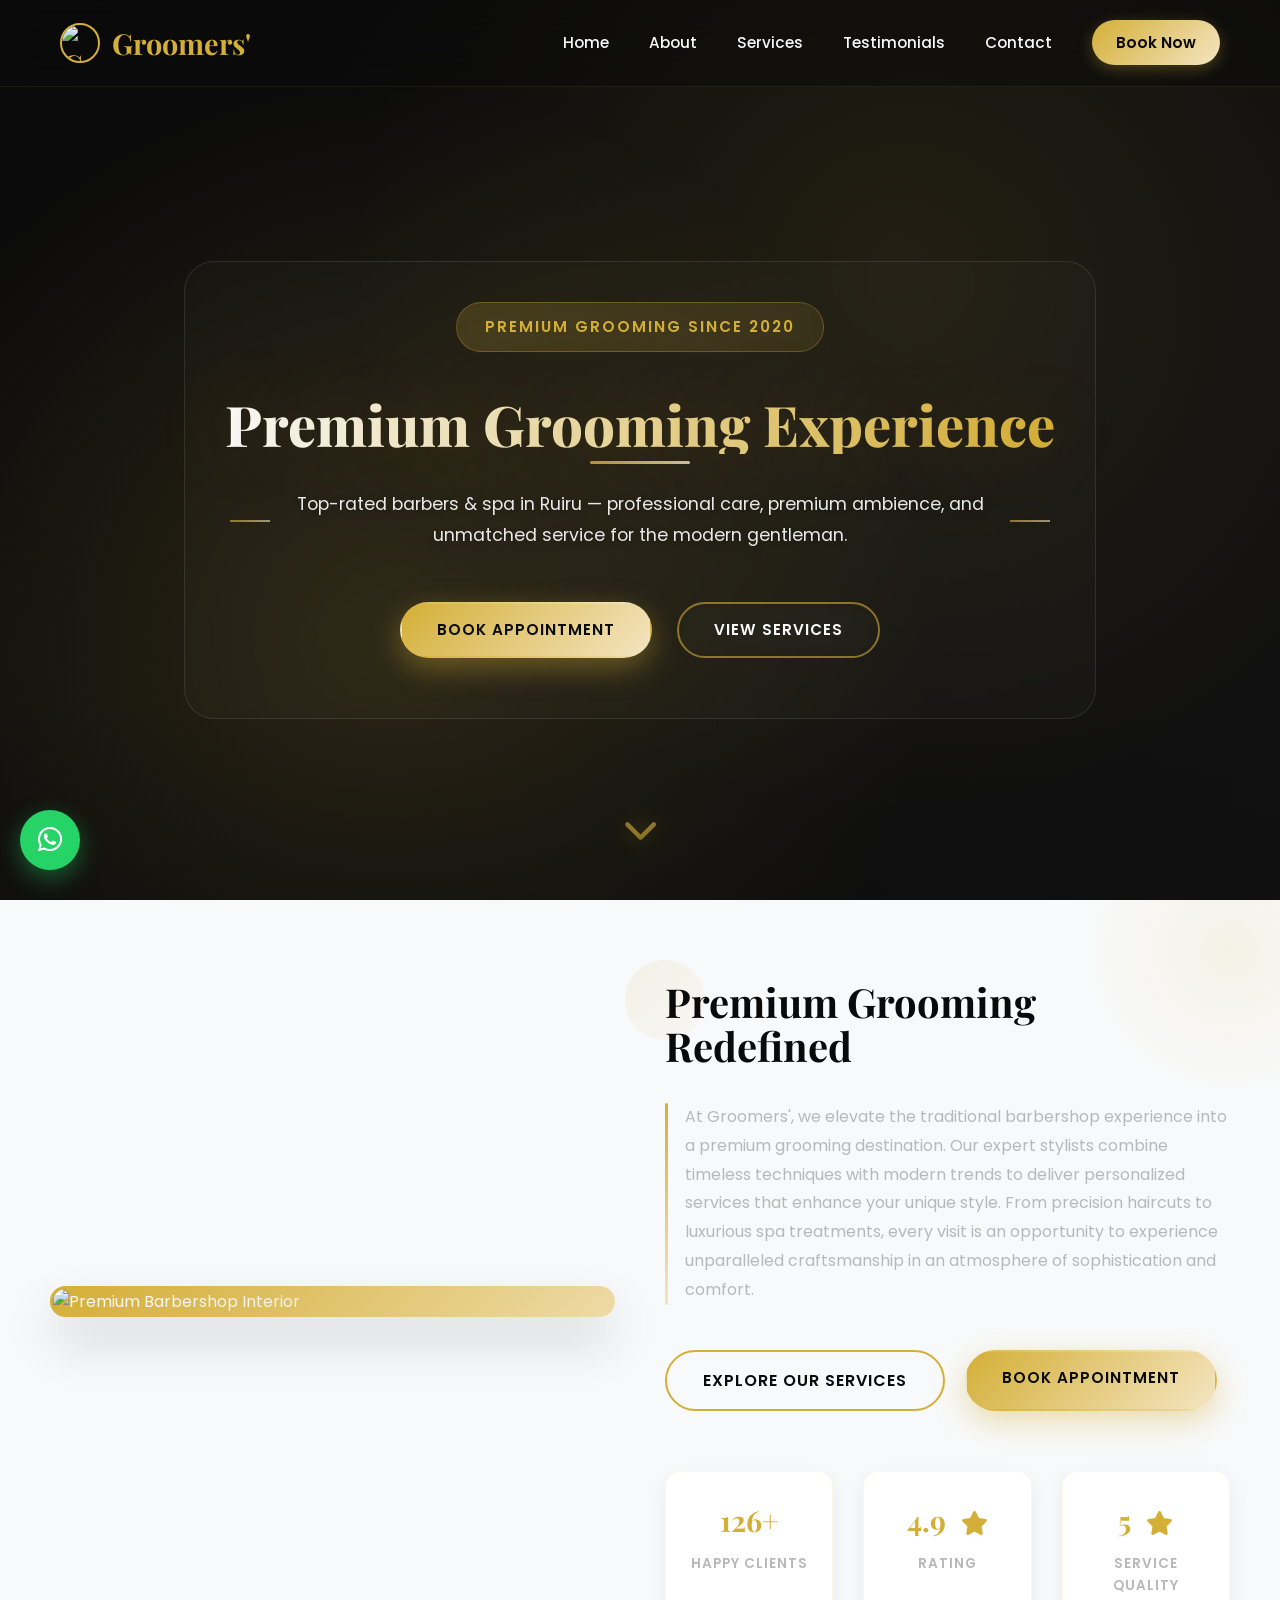
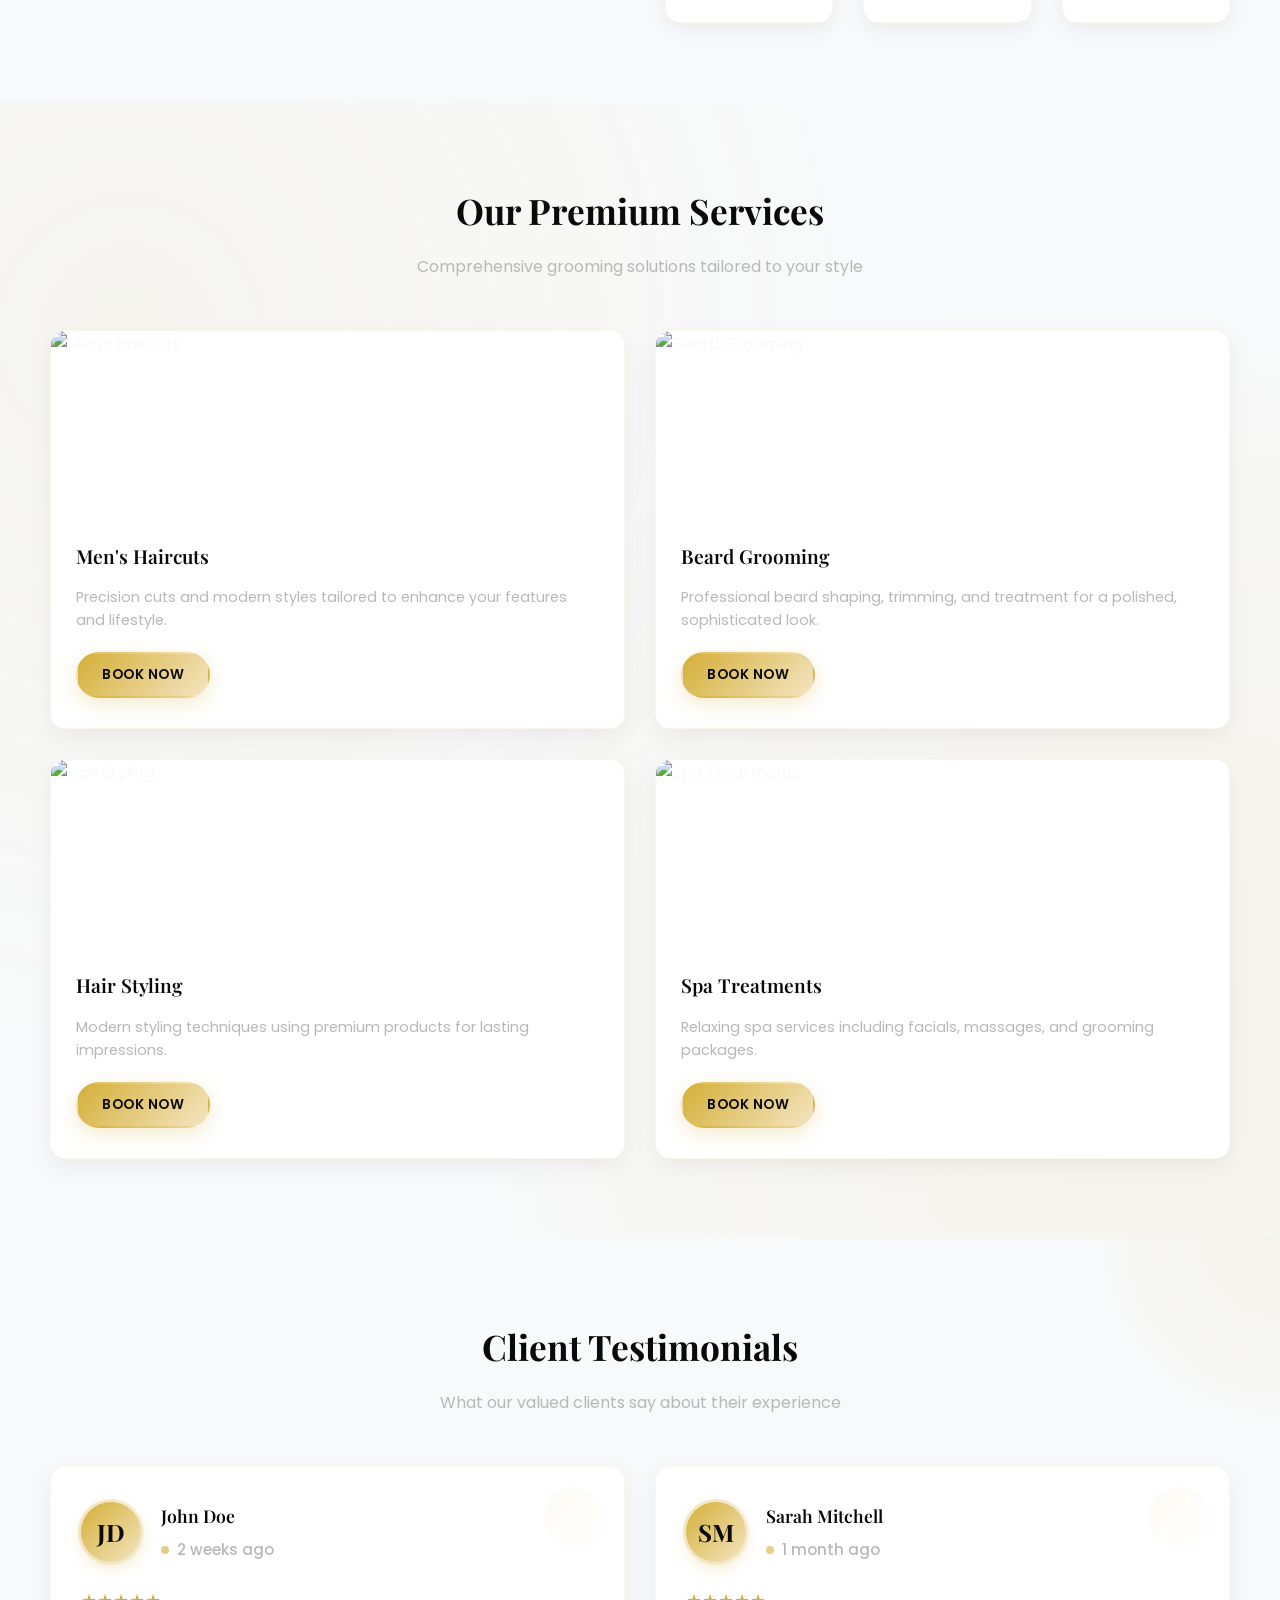
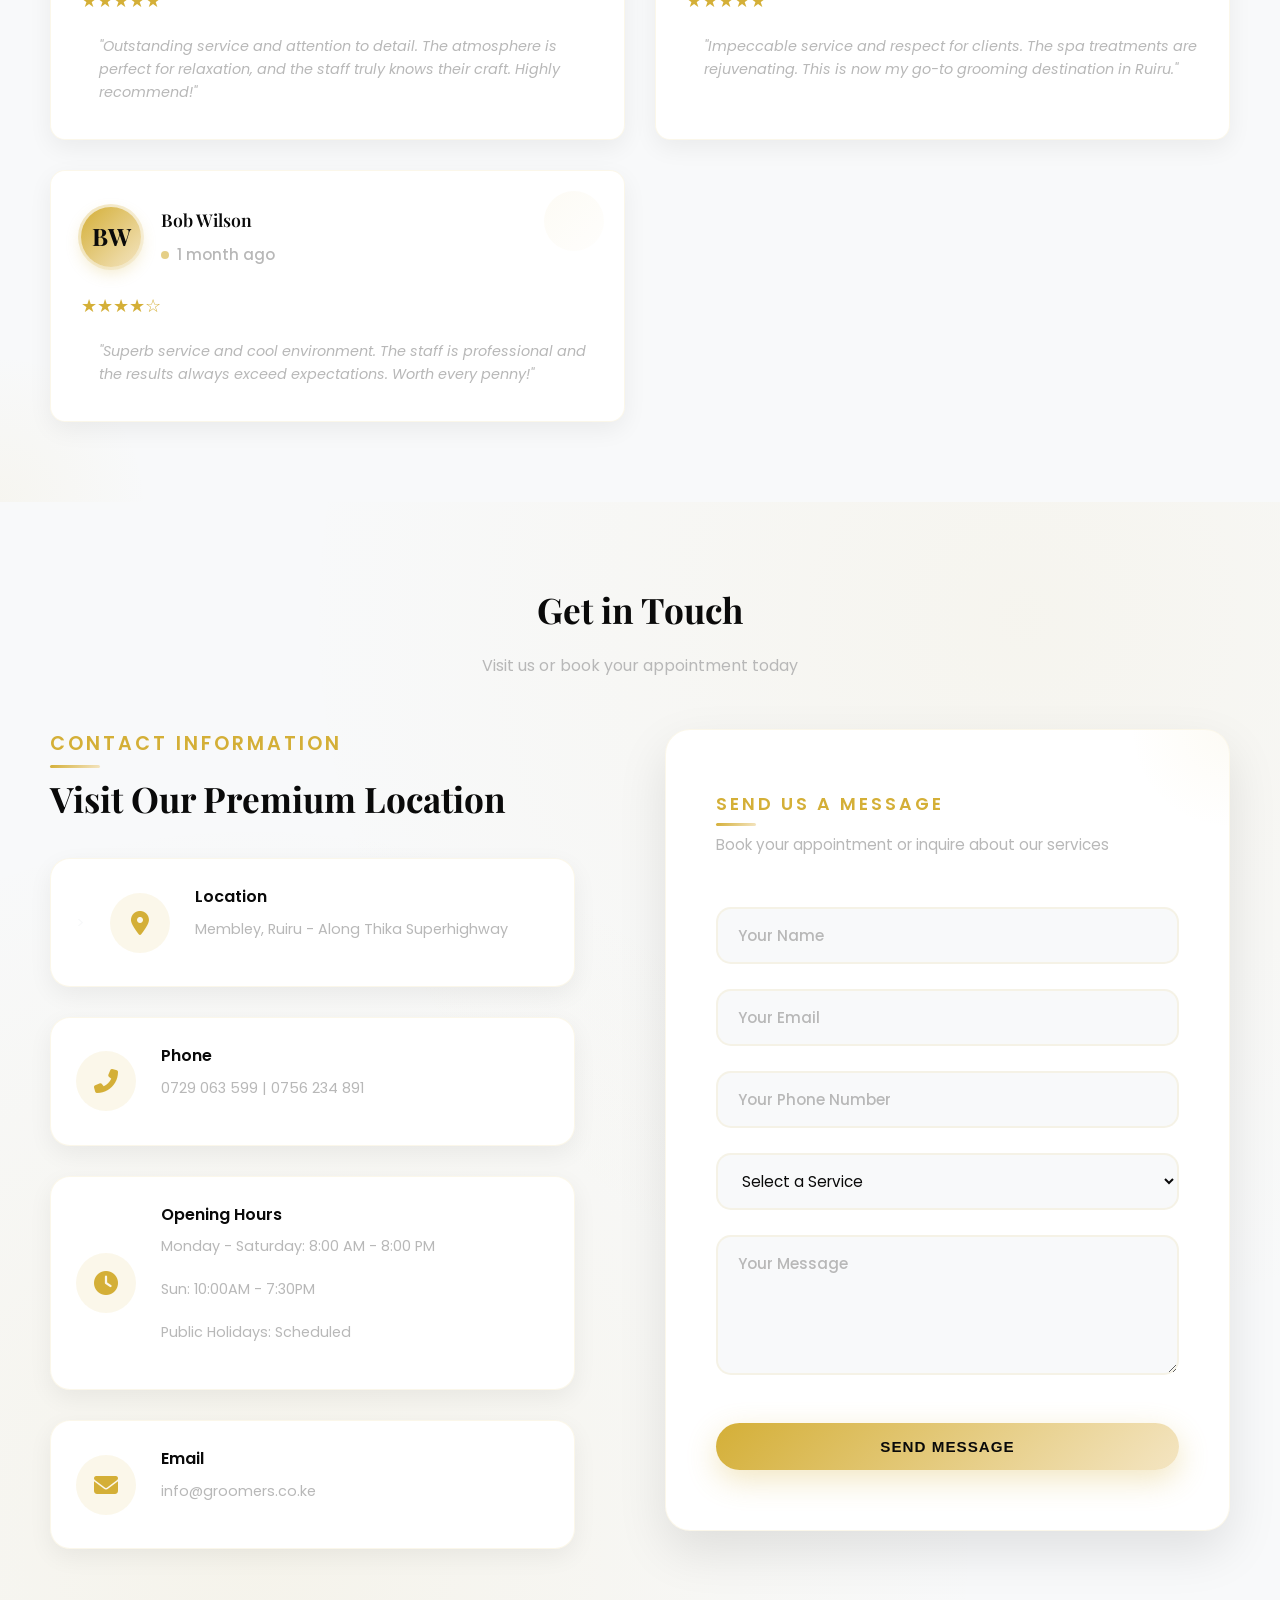
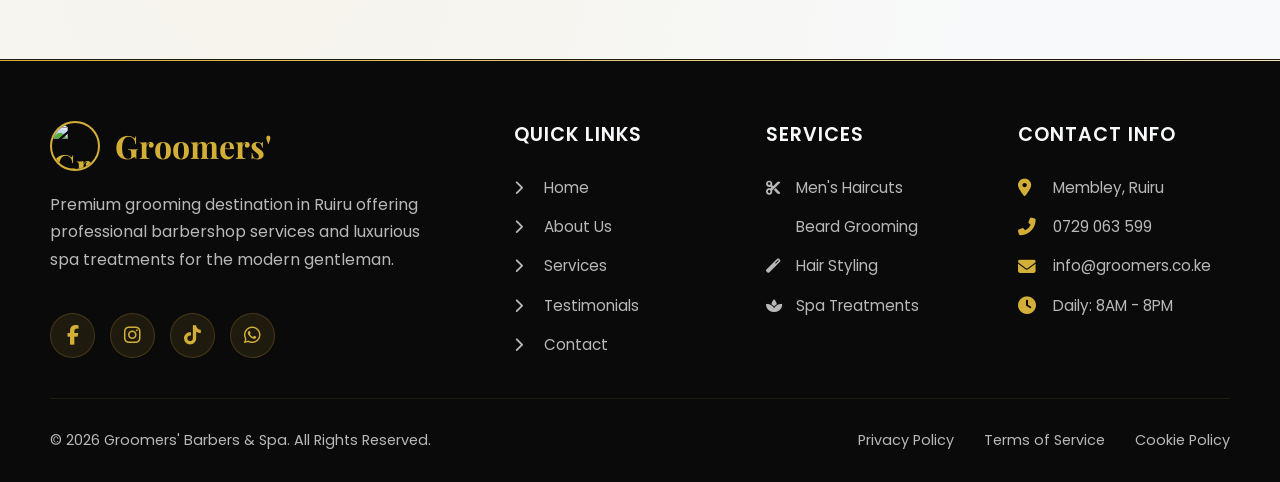
==== index.html @ 065ea518 "first commit" ====
<!DOCTYPE html>
<html lang="en">
<head>
  <meta charset="UTF-8" />
  <meta name="viewport" content="width=device-width, initial-scale=1.0" />
  <title>Groomers' Barbers & Spa | Premium Grooming in Ruiru</title>
  <meta name="description" content="Luxury barbershop and spa in Ruiru offering professional grooming services, haircuts, beard styling, and spa treatments in a premium setting.">

  <!-- Google Font -->
  <link href="https://fonts.googleapis.com/css2?family=Poppins:wght@300;400;500;600;700;800&family=Playfair+Display:wght@700&display=swap" rel="stylesheet">

  <!-- Font Awesome Icons -->
  <link rel="stylesheet" href="https://cdnjs.cloudflare.com/ajax/libs/font-awesome/6.4.0/css/all.min.css">

  <!-- AOS Animations -->
  <link href="https://unpkg.com/aos@2.3.1/dist/aos.css" rel="stylesheet">

  <link rel="stylesheet" href="styles.css">
</head>
<body>

<!-- LOADER -->
<div class="loader" id="loader">
  <div class="loader-circle"></div>
</div>

<nav id="nav">
  <a href="#home" class="logo">
    <img src="https://scontent.fnbo7-1.fna.fbcdn.net/v/t39.30808-1/277102660_106725508655677_5098134101934298652_n.jpg?stp=dst-jpg_s200x200_tt6&_nc_cat=107&ccb=1-7&_nc_sid=2d3e12&_nc_ohc=OGpD3I4bVZ0Q7kNvwHMfYu9&_nc_oc=Adnr58tHD6C30iRgaBF91kIxFojUUObmSyMsrr2fIoogql4TTBNkTb0sbvn2Oxmw9xs&_nc_zt=24&_nc_ht=scontent.fnbo7-1.fna&_nc_gid=dcrwTS-68QFHYYk0-Dar5g&oh=00_Afq1ehnshHy3PsT4InPRDpEym1DBBvmovSmHIRCZ5gfIEA&oe=696DB12C" alt="Groomers Logo">
    Groomers'
  </a>
  <ul id="navMenu">
    <li><a href="#home">Home</a></li>
    <li><a href="#about">About</a></li>
    <li><a href="#services">Services</a></li>
    <li><a href="#reviews">Testimonials</a></li>
    <li><a href="#contact">Contact</a></li>
    <li><a href="#contact" class="nav-cta">Book Now</a></li>
  </ul>
  <div class="mobile-menu" id="mobileMenu">
    <span></span>
    <span></span>
    <span></span>
  </div>
</nav>

<header id="home">
  <div class="hero-content" data-aos="fade-up" data-aos-duration="1200">
    <div class="hero-badge">Premium Grooming Since 2020</div>
    <h1>Premium Grooming Experience</h1>
    <p>Top-rated barbers & spa in Ruiru — professional care, premium ambience, and unmatched service for the modern gentleman.</p>
    <div class="hero-buttons">
      <a href="#contact" class="btn btn-primary">Book Appointment</a>
      <a href="#services" class="btn btn-secondary">View Services</a>
    </div>
  </div>
  <div class="scroll-indicator">
    <i class="fas fa-chevron-down"></i>
  </div>
</header>

<section id="about">
  <div class="about-container">
    <div class="about-image" data-aos="fade-right">
      <img src="https://scontent.fnbo7-1.fna.fbcdn.net/v/t39.30808-1/277102660_106725508655677_5098134101934298652_n.jpg?stp=dst-jpg_s200x200_tt6&_nc_cat=107&ccb=1-7&_nc_sid=2d3e12&_nc_ohc=OGpD3I4bVZ0Q7kNvwHMfYu9&_nc_oc=Adnr58tHD6C30iRgaBF91kIxFojUUObmSyMsrr2fIoogql4TTBNkTb0sbvn2Oxmw9xs&_nc_zt=24&_nc_ht=scontent.fnbo7-1.fna&_nc_gid=dcrwTS-68QFHYYk0-Dar5g&oh=00_Afq1ehnshHy3PsT4InPRDpEym1DBBvmovSmHIRCZ5gfIEA&oe=696DB12C" alt="Premium Barbershop Interior">
    </div>
    <div class="about-content" data-aos="fade-left">
      <h2>Premium Grooming Redefined</h2>
      <p>At Groomers', we elevate the traditional barbershop experience into a premium grooming destination. Our expert stylists combine timeless techniques with modern trends to deliver personalized services that enhance your unique style. From precision haircuts to luxurious spa treatments, every visit is an opportunity to experience unparalleled craftsmanship in an atmosphere of sophistication and comfort.</p>
      <div class="about-buttons">
        <a href="#services" class="btn btn-outline">Explore Our Services</a>
        <a href="#contact" class="btn btn-primary">Book Appointment</a>
      </div>
      <div class="about-stats">
        <div class="stat-item">
          <div class="stat-number">126+</div>
          <div class="stat-label">Happy Clients</div>
        </div>
        <div class="stat-item">
          <div class="stat-number">4.9 <i class="fas fa-star"></i></div>
          <div class="stat-label">Rating</div>
        </div>
        <div class="stat-item">
          <div class="stat-number">5 <i class="fas fa-star"></i></div>
          <div class="stat-label">Service Quality</div>
        </div>
      </div>
    </div>
  </div>
</section>

<section id="services">
  <div class="title" data-aos="fade-up">
    <h3>Our Premium Services</h3>
    <p>Comprehensive grooming solutions tailored to your style</p>
  </div>
  <div class="services">
    <div class="service-card" data-aos="zoom-in">
      <div class="service-image">
        <img src="https://scontent.fnbo7-1.fna.fbcdn.net/v/t39.30808-6/470765734_564649326196624_8988557321466212973_n.jpg?stp=c240.0.960.960a_dst-jpg_s206x206_tt6&_nc_cat=106&ccb=1-7&_nc_sid=8b96af&_nc_ohc=adDPJRamR4oQ7kNvwE-0Sww&_nc_oc=AdkN75IcdnftN9AUV8dLvrnMySZVpZtOw92vdClWFitxybULxm6tcXEvOpGBOzKKuIA&_nc_zt=23&_nc_ht=scontent.fnbo7-1.fna&_nc_gid=bxk7V3XwaXKfLAwzZDITPg&oh=00_Afq3lbkJ1zgcKTivFgjeoxcpXMetCbomlhALUvBryPCn5w&oe=696DA432" alt="Men's Haircuts">
      </div>
      <div class="service-content">
        <h4>Men's Haircuts</h4>
        <p>Precision cuts and modern styles tailored to enhance your features and lifestyle.</p>
        <a href="#contact" class="btn btn-primary service-book-btn">Book Now</a>
      </div>
    </div>
    <div class="service-card" data-aos="zoom-in" data-aos-delay="100">
      <div class="service-image">
        <img src="https://scontent.fnbo7-1.fna.fbcdn.net/v/t39.30808-6/473142538_578503494936738_1340028047025219845_n.jpg?stp=c265.0.910.910a_dst-jpg_s206x206_tt6&_nc_cat=106&ccb=1-7&_nc_sid=714c7a&_nc_ohc=BWgX-2KBIcgQ7kNvwEsvJHP&_nc_oc=AdnhEeFfX1i8-ciVF34TqTCR_S_BaY2B_3ba0RjsdRP53GcBtU2RLuLvz8zV_ETZ8yA&_nc_zt=23&_nc_ht=scontent.fnbo7-1.fna&_nc_gid=SVrOFbK6NKxx03nMvHR5TA&oh=00_AfpGwAExdrefY4sOQcfuhAY1pXNkUbPne2T-AeCnF5oj_g&oe=696DB58B" alt="Beard Grooming">
      </div>
      <div class="service-content">
        <h4>Beard Grooming</h4>
        <p>Professional beard shaping, trimming, and treatment for a polished, sophisticated look.</p>
        <a href="#contact" class="btn btn-primary service-book-btn">Book Now</a>
      </div>
    </div>
    <div class="service-card" data-aos="zoom-in" data-aos-delay="200">
      <div class="service-image">
        <img src="https://scontent.fnbo7-1.fna.fbcdn.net/v/t39.30808-6/470219940_561655019829388_2898874946988317712_n.jpg?stp=c240.0.960.960a_dst-jpg_s206x206_tt6&_nc_cat=102&ccb=1-7&_nc_sid=8b96af&_nc_ohc=r1TpYDZX-ycQ7kNvwGBDVDE&_nc_oc=Admk824-PAKjWIXgqzXbBC1aPTaKxifXdgiaQCKHY_DL5NvoDeV_jI-JmKWoVomYNLM&_nc_zt=23&_nc_ht=scontent.fnbo7-1.fna&_nc_gid=U4vRVkZroBmOJLYBD2LWNA&oh=00_AfrMs18XqcuVrPWj3spM3NF3ju2ucKD2JVIBCX5fqH3Qtw&oe=696D92E9" alt="Hair Styling">
      </div>
      <div class="service-content">
        <h4>Hair Styling</h4>
        <p>Modern styling techniques using premium products for lasting impressions.</p>
        <a href="#contact" class="btn btn-primary service-book-btn">Book Now</a>
      </div>
    </div>
    <div class="service-card" data-aos="zoom-in" data-aos-delay="300">
      <div class="service-image">
        <img src="https://scontent.fnbo7-1.fna.fbcdn.net/v/t39.30808-6/473750697_581379701190253_5879958404679833577_n.jpg?stp=c240.0.960.960a_dst-jpg_s206x206_tt6&_nc_cat=110&ccb=1-7&_nc_sid=8b96af&_nc_ohc=BFz13165Rb4Q7kNvwE6L2Do&_nc_oc=AdmEtWqGUZGf2Sjb92r4ebaZDKm2z4DiR7HmRN8ewwO1CBWdd7BFOEcRWT2WmOx6j4c&_nc_zt=23&_nc_ht=scontent.fnbo7-1.fna&_nc_gid=h0o-8HroqzFqmTxw2ulb_w&oh=00_Afr8i_LMQqqXeg197K_3yaX_cIvYWqVc5azmLyeE7xtycA&oe=696D903A" alt="Spa Treatments">
      </div>
      <div class="service-content">
        <h4>Spa Treatments</h4>
        <p>Relaxing spa services including facials, massages, and grooming packages.</p>
        <a href="#contact" class="btn btn-primary service-book-btn">Book Now</a>
      </div>
    </div>
  </div>
</section>

<section id="reviews">
  <div class="title" data-aos="fade-up">
    <h3>Client Testimonials</h3>
    <p>What our valued clients say about their experience</p>
  </div>
  <div class="reviews">
    <div class="review-card" data-aos="fade-up">
      <div class="review-header">
        <div class="review-avatar">JD</div>
        <div class="review-info">
          <h5>John Doe</h5>
          <div class="date">2 weeks ago</div>
        </div>
      </div>
      <div class="stars">★★★★★</div>
      <p class="review-text">"Outstanding service and attention to detail. The atmosphere is perfect for relaxation, and the staff truly knows their craft. Highly recommend!"</p>
    </div>
    <div class="review-card" data-aos="fade-up" data-aos-delay="100">
      <div class="review-header">
        <div class="review-avatar">SM</div>
        <div class="review-info">
          <h5>Sarah Mitchell</h5>
          <div class="date">1 month ago</div>
        </div>
      </div>
      <div class="stars">★★★★★</div>
      <p class="review-text">"Impeccable service and respect for clients. The spa treatments are rejuvenating. This is now my go-to grooming destination in Ruiru."</p>
    </div>
    <div class="review-card" data-aos="fade-up" data-aos-delay="200">
      <div class="review-header">
        <div class="review-avatar">BW</div>
        <div class="review-info">
          <h5>Bob Wilson</h5>
          <div class="date">1 month ago</div>
        </div>
      </div>
      <div class="stars">★★★★☆</div>
      <p class="review-text">"Superb service and cool environment. The staff is professional and the results always exceed expectations. Worth every penny!"</p>
    </div>
  </div>
</section>

<section id="contact">
  <div class="title" data-aos="fade-up">
    <h3>Get in Touch</h3>
    <p>Visit us or book your appointment today</p>
  </div>
  <div class="contact">
    <div class="contact-info" data-aos="fade-up">
      <h4>Contact Information</h4>
      <h2>Visit Our Premium Location</h2>
      
      <div class="contact-item" style="cursor: pointer;" onclick="window.open('https://www.google.com/maps/search/?api=1&query=Groomers+Barbers+%26+Spa+Ruiru', '_blank')">>
        <i class="fas fa-map-marker-alt"></i>
        <div class="info">
          <h5>Location</h5>
          <p>Membley, Ruiru - Along Thika Superhighway</p>
        </div>
      </div>
      
      <div class="contact-item">
        <i class="fas fa-phone-alt"></i>
        <div class="info">
          <h5>Phone</h5>
          <p>0729 063 599 | 0756 234 891</p>
        </div>
      </div>
      
      <div class="contact-item">
        <i class="fas fa-clock"></i>
        <div class="info">
          <h5>Opening Hours</h5>
          <p>Monday - Saturday: 8:00 AM - 8:00 PM</p>
          <p>Sun: 10:00AM - 7:30PM</p>
          <P>Public Holidays: Scheduled</P>
        </div>
      </div>
      
      <div class="contact-item">
        <i class="fas fa-envelope"></i>
        <div class="info">
          <h5>Email</h5>
          <p>info@groomers.co.ke</p>
        </div>
      </div>
    </div>
    
    <div class="contact-form-container" data-aos="fade-up" data-aos-delay="100">
      <div class="form-header">
        <h4>Send Us a Message</h4>
        <p>Book your appointment or inquire about our services</p>
      </div>
      <form class="contact-form" id="contactForm">
        <div class="form-group">
          <input type="text" id="name" name="name" placeholder="Your Name" required>
        </div>
        <div class="form-group">
          <input type="email" id="email" name="email" placeholder="Your Email" required>
        </div>
        <div class="form-group">
          <input type="tel" id="phone" name="phone" placeholder="Your Phone Number">
        </div>
        <div class="form-group">
          <select id="service" name="service" required>
            <option value="">Select a Service</option>
            <option value="haircut">Men's Haircut</option>
            <option value="beard">Beard Grooming</option>
            <option value="styling">Hair Styling</option>
            <option value="spa">Spa Treatment</option>
            <option value="other">Other</option>
          </select>
        </div>
        <div class="form-group">
          <textarea id="message" name="message" placeholder="Your Message" rows="4" required></textarea>
        </div>
        <button type="submit" class="btn btn-primary form-submit">Send Message</button>
      </form>
    </div>
  </div>
</section>

<footer>
  <div class="footer-content">
    <div class="footer-brand">
      <div class="footer-logo">
        <img src="https://scontent.fnbo7-1.fna.fbcdn.net/v/t39.30808-1/277102660_106725508655677_5098134101934298652_n.jpg?stp=dst-jpg_s200x200_tt6&_nc_cat=107&ccb=1-7&_nc_sid=2d3e12&_nc_ohc=OGpD3I4bVZ0Q7kNvwHMfYu9&_nc_oc=Adnr58tHD6C30iRgaBF91kIxFojUUObmSyMsrr2fIoogql4TTBNkTb0sbvn2Oxmw9xs&_nc_zt=24&_nc_ht=scontent.fnbo7-1.fna&_nc_gid=dcrwTS-68QFHYYk0-Dar5g&oh=00_Afq1ehnshHy3PsT4InPRDpEym1DBBvmovSmHIRCZ5gfIEA&oe=696DB12C" alt="Groomers Logo">
        Groomers'
      </div>
      <p class="footer-description">
        Premium grooming destination in Ruiru offering professional barbershop services and luxurious spa treatments for the modern gentleman.
      </p>
      <div class="footer-social">
        <a href="#" aria-label="Facebook"><i class="fab fa-facebook-f"></i></a>
        <a href="#" aria-label="Instagram"><i class="fab fa-instagram"></i></a>
        <a href="#" aria-label="TikTok"><i class="fab fa-tiktok"></i></a>
        <a href="#" aria-label="WhatsApp"><i class="fab fa-whatsapp"></i></a>
      </div>
    </div>
    
    <div class="footer-section">
      <h4>Quick Links</h4>
      <div class="footer-links">
        <a href="#home"><i class="fas fa-chevron-right"></i> Home</a>
        <a href="#about"><i class="fas fa-chevron-right"></i> About Us</a>
        <a href="#services"><i class="fas fa-chevron-right"></i> Services</a>
        <a href="#reviews"><i class="fas fa-chevron-right"></i> Testimonials</a>
        <a href="#contact"><i class="fas fa-chevron-right"></i> Contact</a>
      </div>
    </div>
    
    <div class="footer-section">
      <h4>Services</h4>
      <div class="footer-links">
        <a href="#services"><i class="fas fa-scissors"></i> Men's Haircuts</a>
        <a href="#services"><i class="fas fa-beard"></i> Beard Grooming</a>
        <a href="#services"><i class="fas fa-magic"></i> Hair Styling</a>
        <a href="#services"><i class="fas fa-spa"></i> Spa Treatments</a>
      </div>
    </div>
    
    <div class="footer-section">
      <h4>Contact Info</h4>
      <div class="footer-contact">
        <div class="footer-contact-item">
          <i class="fas fa-map-marker-alt"></i>
          <span>Membley, Ruiru</span>
        </div>
        <div class="footer-contact-item">
          <i class="fas fa-phone-alt"></i>
          <span>0729 063 599</span>
        </div>
        <div class="footer-contact-item">
          <i class="fas fa-envelope"></i>
          <span>info@groomers.co.ke</span>
        </div>
        <div class="footer-contact-item">
          <i class="fas fa-clock"></i>
          <span>Daily: 8AM - 8PM</span>
        </div>
      </div>
    </div>
  </div>
  
  <div class="footer-bottom">
    <div class="footer-copyright">
      © 2026 Groomers' Barbers & Spa. All Rights Reserved.
    </div>
    <div class="footer-bottom-links">
      <a href="#">Privacy Policy</a>
      <a href="#">Terms of Service</a>
      <a href="#">Cookie Policy</a>
    </div>
  </div>
</footer>

<script src="https://unpkg.com/aos@2.3.1/dist/aos.js"></script>

  <!-- Floating WhatsApp Button -->
  <a href="https://wa.me/254729063599" target="_blank" class="whatsapp-float">
    <i class="fab fa-whatsapp"></i>
  </a>

  <script src="script.js"></script>
</body>
</html>
---- styles.css ----
:root{
  --gold:#d4af37;
  --gold-light:#f4e5c2;
  --dark:#0a0a0a;
  --dark-secondary:#1a1a1a;
  --light:#f8f9fa;
  --text-gray:#b8b8b8;
  --gradient-gold:linear-gradient(135deg, #d4af37, #f4e5c2);
  --gradient-dark:linear-gradient(135deg, #0a0a0a, #1a1a1a);
}

*{margin:0;padding:0;box-sizing:border-box}
html{scroll-behavior:smooth}
body{
  font-family:'Poppins',sans-serif;
  background:var(--dark);
  color:var(--light);
  overflow-x:hidden;
  line-height:1.6;
}

/* LOADER */
.loader{
  position:fixed;
  top:0;left:0;
  width:100%;height:100%;
  background:var(--dark);
  display:flex;
  align-items:center;
  justify-content:center;
  z-index:10000;
  transition:opacity 0.5s, visibility 0.5s;
}
.loader.hidden{
  opacity:0;visibility:hidden;
}
.loader-circle{
  width:60px;height:60px;
  border:3px solid var(--dark-secondary);
  border-top:3px solid var(--gold);
  border-radius:50%;
  animation:spin 1s linear infinite;
}
@keyframes spin{0%{transform:rotate(0deg)}100%{transform:rotate(360deg)}}

/* NAVIGATION */
nav{
  position:fixed;
  top:0;
  width:100%;
  padding:20px 60px;
  display:flex;
  justify-content:space-between;
  align-items:center;
  background:rgba(10,10,10,0.5);
  backdrop-filter:blur(20px);
  border-bottom:1px solid rgba(212,175,55,0.1);
  z-index:999;
  transition:all 0.4s cubic-bezier(0.4,0,0.2,1);
}
nav.scrolled{
  padding:15px 60px;
  background:rgba(10,10,10,0.95);
  box-shadow:0 10px 30px rgba(0,0,0,0.3);
}
.logo{
  display:flex;
  align-items:center;
  gap:12px;
  font-size:1.8rem;
  font-weight:700;
  color:var(--gold);
  font-family:'Playfair Display', serif;
  text-decoration:none;
  transition:transform 0.3s ease;
}
.logo:hover{transform:scale(1.05)}
.logo img{
  width:40px;
  height:40px;
  border-radius:50%;
  object-fit:cover;
  border:2px solid var(--gold);
}
nav ul{
  display:flex;
  gap:40px;
  list-style:none;
  align-items:center;
}
nav a{
  color:var(--light);
  text-decoration:none;
  font-weight:500;
  position:relative;
  transition:color 0.3s ease;
  font-size:0.95rem;
}
nav a:hover{color:var(--gold)}
nav a::after{
  content:"";
  position:absolute;
  left:0;
  bottom:-8px;
  width:0;
  height:2px;
  background:var(--gradient-gold);
  transition:width 0.4s cubic-bezier(0.4,0,0.2,1);
}
nav a:hover::after{width:100%}
.nav-cta{
  background:var(--gradient-gold);
  color:var(--dark) !important;
  padding:12px 24px !important;
  border-radius:50px;
  font-weight:600 !important;
  transition:all 0.3s ease;
  box-shadow:0 4px 15px rgba(212,175,55,0.3);
}
.nav-cta:hover{
  transform:translateY(-2px);
  box-shadow:0 6px 25px rgba(212,175,55,0.4);
}
.mobile-menu{
  display:none;
  flex-direction:column;
  gap:4px;
  cursor:pointer;
  position:relative;
  width:25px;
  height:20px;
}
.mobile-menu span{
  width:25px;
  height:3px;
  background:var(--gold);
  transition:all 0.3s ease;
  position:absolute;
  left:0;
}
.mobile-menu span:nth-child(1){
  top:0;
}
.mobile-menu span:nth-child(2){
  top:8.5px;
}
.mobile-menu span:nth-child(3){
  top:17px;
}
.mobile-menu.active span:nth-child(1){
  transform:rotate(45deg);
  top:8.5px;
}
.mobile-menu.active span:nth-child(2){
  opacity:0;
}
.mobile-menu.active span:nth-child(3){
  transform:rotate(-45deg);
  top:8.5px;
}

/* HERO */
header{
  height:100vh;
  background:linear-gradient(135deg, rgba(10,10,10,0.4), rgba(26,26,26,0.5)), url('https://scontent.fnbo7-1.fna.fbcdn.net/v/t39.30808-6/472708889_578502148270206_2152993735041164812_n.jpg?stp=c240.0.960.960a_dst-jpg_s206x206_tt6&_nc_cat=108&ccb=1-7&_nc_sid=714c7a&_nc_ohc=dhwl5uAKlZoQ7kNvwE9zbv1&_nc_oc=AdnAzh2QdCoiGfY_UuR5TfVZhaRuzBOdF742MYJ2cY_8sEYT-q11N6tO0V7PsitO2HY&_nc_zt=23&_nc_ht=scontent.fnbo7-1.fna&_nc_gid=HkAAQOALDZsCH1CHA1LeGg&oh=00_Afoszz2-tGEK7r8UDy9LmcwoDyDEU1o-mIH0hLQHiMgNiQ&oe=696DB869');
  background-size:cover;
  background-position:center center;
  background-position: center;
  background-repeat: no-repeat;
  background-attachment: fixed;
  display:flex;
  align-items:center;
  justify-content:center;
  text-align:center;
  padding:20px;
  position:relative;
  overflow:hidden;
}
header::before{
  content:"";
  position:absolute;
  top:0;left:0;
  width:100%;height:100%;
  background:radial-gradient(circle at 30% 70%, rgba(212,175,55,0.15) 0%, transparent 50%),
              radial-gradient(circle at 70% 30%, rgba(212,175,55,0.1) 0%, transparent 50%);
  pointer-events:none;
  animation:floatGradient 8s ease-in-out infinite;
}
@keyframes floatGradient{
  0%,100%{transform:translate(0, 0) scale(1)}
  33%{transform:translate(20px, -20px) scale(1.1)}
  66%{transform:translate(-20px, 20px) scale(0.9)}
}
header::after{
  content:"";
  position:absolute;
  bottom:0;
  left:0;
  width:100%;
  height:200px;
  background:linear-gradient(to top, rgba(10,10,10,0.3), transparent);
  pointer-events:none;
}
.hero-content{
  position:relative;
  z-index:3;
  max-width:1000px;
  backdrop-filter:blur(2px);
  padding:40px 40px 60px;
  border-radius:30px;
  background:rgba(255,255,255,0.02);
  border:1px solid rgba(255,255,255,0.1);
  margin-top:80px;
}
.hero-badge{
  display:inline-block;
  background:linear-gradient(135deg, rgba(212,175,55,0.2), rgba(212,175,55,0.1));
  color:var(--gold);
  padding:12px 28px;
  border-radius:50px;
  font-size:0.95rem;
  font-weight:600;
  margin-bottom:35px;
  border:1px solid rgba(212,175,55,0.3);
  backdrop-filter:blur(20px);
  position:relative;
  overflow:hidden;
  text-transform:uppercase;
  letter-spacing:2px;
  transition:all 0.4s ease;
}
.hero-badge::before{
  content:"";
  position:absolute;
  top:0;
  left:-100%;
  width:100%;
  height:100%;
  background:linear-gradient(90deg, transparent, rgba(255,255,255,0.2), transparent);
  transition:left 0.6s ease;
}
.hero-badge:hover{
  transform:translateY(-2px);
  box-shadow:0 8px 25px rgba(212,175,55,0.3);
  border-color:var(--gold);
}
.hero-badge:hover::before{
  left:100%;
}
header h1{
  font-size:3.5rem;
  font-weight:800;
  color:var(--light);
  margin-bottom:25px;
  font-family:'Playfair Display', serif;
  line-height:1.05;
  background:linear-gradient(270deg, #f8f9fa, #d4af37, #f4e5c2, #d4af37, #f8f9fa);
  background-size:400% 400%;
  background-clip:text;
  -webkit-background-clip:text;
  -webkit-text-fill-color:transparent;
  animation:gradientShift 4s ease-in-out infinite;
  text-shadow:0 0 80px rgba(212,175,55,0.3);
  position:relative;
}
header h1::after{
  content:"";
  position:absolute;
  bottom:-10px;
  left:50%;
  transform:translateX(-50%);
  width:100px;
  height:3px;
  background:var(--gradient-gold);
  border-radius:2px;
  opacity:0.8;
}
@keyframes gradientShift{
  0%{background-position:0% 50%}
  50%{background-position:100% 50%}
  100%{background-position:0% 50%}
}
header p{
  max-width:700px;
  margin:35px auto;
  font-size:1.1rem;
  color:rgba(255,255,255,0.9);
  line-height:1.8;
  font-weight:400;
  text-shadow:0 2px 10px rgba(0,0,0,0.3);
  position:relative;
}
header p::before,
header p::after{
  content:"";
  position:absolute;
  width:40px;
  height:2px;
  background:var(--gradient-gold);
  top:50%;
  opacity:0.6;
}
header p::before{
  left:-60px;
}
header p::after{
  right:-60px;
}
.hero-buttons{
  display:flex;
  gap:25px;
  justify-content:center;
  flex-wrap:wrap;
  margin-top:50px;
}
.btn{
  display:inline-block;
  padding:14px 35px;
  border-radius:50px;
  font-weight:600;
  text-decoration:none;
  transition:all 0.5s cubic-bezier(0.4,0,0.2,1);
  font-size:0.95rem;
  position:relative;
  overflow:hidden;
  border:2px solid transparent;
  text-transform:uppercase;
  letter-spacing:1px;
}
.btn::before{
  content:"";
  position:absolute;
  top:0;
  left:0;
  width:100%;
  height:100%;
  background:linear-gradient(45deg, transparent, rgba(255,255,255,0.1), transparent);
  transform:translateX(-100%);
  transition:transform 0.6s ease;
}
.btn:hover::before{
  transform:translateX(100%);
}
.btn-primary{
  background:var(--gradient-gold);
  color:var(--dark);
  box-shadow:0 10px 30px rgba(212,175,55,0.4);
  position:relative;
  z-index:1;
}
.btn-primary:hover{
  transform:translateY(-5px);
  box-shadow:0 15px 40px rgba(212,175,55,0.5);
}
.btn-primary::after{
  content:"";
  position:absolute;
  top:0;
  left:0;
  right:0;
  bottom:0;
  background:linear-gradient(135deg, #c9a24d, #e8d4a1);
  border-radius:50px;
  opacity:0;
  transition:opacity 0.3s ease;
  z-index:-1;
}
.btn-primary:hover::after{
  opacity:1;
}
.btn-secondary{
  background:transparent;
  color:var(--light);
  border:2px solid rgba(212,175,55,0.6);
  backdrop-filter:blur(10px);
}
.btn-secondary:hover{
  background:rgba(212,175,55,0.1);
  color:var(--gold);
  border-color:var(--gold);
  transform:translateY(-5px);
  box-shadow:0 15px 40px rgba(212,175,55,0.2);
}
.scroll-indicator{
  position:absolute;
  bottom:50px;
  left:50%;
  transform:translateX(-50%);
  animation:bounce 2s infinite;
  cursor:pointer;
  transition:all 0.3s ease;
}
.scroll-indicator:hover{
  transform:translateX(-50%) translateY(-5px);
}
.scroll-indicator i{
  font-size:2.2rem;
  color:var(--gold);
  opacity:0.8;
  text-shadow:0 0 20px rgba(212,175,55,0.5);
  transition:all 0.3s ease;
}
.scroll-indicator:hover i{
  opacity:1;
  transform:scale(1.1);
}
@keyframes bounce{0%,20%,50%,80%,100%{transform:translateX(-50%) translateY(0)}40%{transform:translateX(-50%) translateY(-20px)}60%{transform:translateX(-50%) translateY(-10px)}}

section{padding:80px 50px}
.title{text-align:center;margin-bottom:50px}
.title h3{
  font-size:2.2rem;
  color:var(--dark);
  font-weight:700;
  font-family:'Playfair Display', serif;
  margin-bottom:15px;
}
.title p{
  font-size:1rem;
  color:var(--text-gray);
  max-width:600px;
  margin:0 auto;
}

/* ABOUT */
#about{
  background:var(--light);
  padding:80px 50px;
  position:relative;
  overflow:hidden;
}
#about::before{
  content:"";
  position:absolute;
  top:0;
  right:0;
  width:300px;
  height:300px;
  background:radial-gradient(circle, rgba(212,175,55,0.1) 0%, transparent 70%);
  border-radius:50%;
  transform:translate(100px, -100px);
}
.about-container{
  display:grid;
  grid-template-columns:1fr 1fr;
  gap:50px;
  align-items:center;
  max-width:1400px;
  margin:0 auto;
  position:relative;
  z-index:1;
}
.about-image{
  border-radius:30px;
  overflow:hidden;
  box-shadow:0 25px 50px rgba(0,0,0,0.15);
  position:relative;
  background:linear-gradient(135deg, var(--gold), var(--gold-light));
  padding:3px;
}
.about-image::before{
  content:"";
  position:absolute;
  top:0;
  left:0;
  right:0;
  bottom:0;
  background:linear-gradient(135deg, rgba(212,175,55,0.3), transparent);
  border-radius:30px;
  z-index:1;
}
.about-image img{
  width:100%;
  height:450px;
  object-fit:cover;
  transition:transform 0.8s cubic-bezier(0.4,0,0.2,1);
  border-radius:27px;
  position:relative;
  z-index:2;
}
.about-image:hover img{
  transform:scale(1.05);
}
.about-image::after{
  content:"";
  position:absolute;
  top:0;
  left:0;
  right:0;
  bottom:0;
  background:linear-gradient(135deg, transparent 0%, rgba(212,175,55,0.2) 100%);
  border-radius:30px;
  z-index:3;
  pointer-events:none;
}
.about-content{
  color:var(--dark);
  position:relative;
}
.about-content::before{
  content:"";
  position:absolute;
  top:-20px;
  left:-40px;
  width:80px;
  height:80px;
  background:var(--gradient-gold);
  border-radius:50%;
  opacity:0.1;
}
.about-content h4{
  font-size:1.1rem;
  color:var(--gold);
  font-weight:600;
  margin-bottom:20px;
  text-transform:uppercase;
  letter-spacing:3px;
  position:relative;
  display:inline-block;
}
.about-content h4::after{
  content:"";
  position:absolute;
  bottom:-8px;
  left:0;
  width:60px;
  height:3px;
  background:var(--gradient-gold);
  border-radius:2px;
}
.about-content h2{
  font-size:2.5rem;
  color:var(--dark);
  margin-bottom:35px;
  font-weight:700;
  font-family:'Playfair Display', serif;
  line-height:1.1;
  position:relative;
}
.about-content h2 span{
  background:var(--gradient-gold);
  background-clip:text;
  -webkit-background-clip:text;
  -webkit-text-fill-color:transparent;
}
.about-content p{
  font-size:1rem;
  color:var(--text-gray);
  margin-bottom:45px;
  line-height:1.8;
  font-weight:400;
  position:relative;
  padding-left:20px;
}
.about-content p::before{
  content:"";
  position:absolute;
  left:0;
  top:0;
  bottom:0;
  width:3px;
  background:var(--gradient-gold);
  border-radius:2px;
}
.about-buttons{
  display:flex;
  gap:20px;
  margin-bottom:60px;
  flex-wrap:wrap;
}
.btn-outline{
  background:transparent;
  color:var(--dark);
  border:2px solid var(--gold);
  padding:16px 36px;
  border-radius:50px;
  font-weight:600;
  text-decoration:none;
  transition:all 0.4s cubic-bezier(0.4,0,0.2,1);
  font-size:1rem;
  position:relative;
  overflow:hidden;
  z-index:1;
}
.btn-outline::before{
  content:"";
  position:absolute;
  top:0;
  left:0;
  width:0;
  height:100%;
  background:var(--gradient-gold);
  transition:width 0.4s cubic-bezier(0.4,0,0.2,1);
  z-index:-1;
}
.btn-outline:hover{
  color:var(--dark);
  transform:translateY(-3px);
  box-shadow:0 12px 30px rgba(212,175,55,0.3);
}
.btn-outline:hover::before{
  width:100%;
}
.about-stats{
  display:flex;
  gap:30px;
  flex-wrap:wrap;
}
.stat-item{
  background:#ffffff;
  padding:25px 20px;
  border-radius:15px;
  text-align:center;
  border:1px solid rgba(212,175,55,0.1);
  box-shadow:0 6px 20px rgba(0,0,0,0.06);
  transition:all 0.5s cubic-bezier(0.4,0,0.2,1);
  position:relative;
  overflow:hidden;
  min-width:120px;
  flex:1;
}
.stat-item::before{
  content:"";
  position:absolute;
  top:0;
  left:0;
  width:100%;
  height:5px;
  background:var(--gradient-gold);
  transform:translateX(-100%);
  transition:transform 0.7s cubic-bezier(0.4,0,0.2,1);
}
.stat-item::after{
  content:"";
  position:absolute;
  top:50%;
  left:50%;
  width:100px;
  height:100px;
  background:radial-gradient(circle, rgba(212,175,55,0.05) 0%, transparent 70%);
  transform:translate(-50%, -50%) scale(0);
  transition:transform 0.5s ease;
  border-radius:50%;
}
.stat-item:hover{
  transform:translateY(-8px);
  box-shadow:0 12px 35px rgba(212,175,55,0.15);
  border-color:rgba(212,175,55,0.2);
}
.stat-item:hover::before{
  transform:translateX(0);
}
.stat-item:hover::after{
  transform:translate(-50%, -50%) scale(1);
}
.stat-number{
  font-size:1.8rem;
  font-weight:700;
  color:var(--gold);
  margin-bottom:10px;
  font-family:'Playfair Display', serif;
  transition:transform 0.3s ease;
  position:relative;
  z-index:2;
}
.stat-item:hover .stat-number{
  transform:scale(1.1);
}
.stat-number i{
  font-size:1.5rem;
  margin-left:8px;
  transition:transform 0.5s ease;
  display:inline-block;
}
.stat-item:hover .stat-number i{
  transform:rotate(360deg);
}
.stat-label{
  font-size:0.85rem;
  color:var(--text-gray);
  font-weight:600;
  text-transform:uppercase;
  letter-spacing:1px;
  transition:all 0.3s ease;
  position:relative;
  z-index:2;
}
.stat-item:hover .stat-label{
  color:var(--dark);
  transform:translateY(-2px);
}

/* SERVICES */
#services{
  background:var(--light);
  padding:80px 50px;
  position:relative;
  overflow:hidden;
}
#services::before{
  content:"";
  position:absolute;
  top:0;
  left:0;
  width:100%;
  height:100%;
  background:radial-gradient(circle at 10% 20%, rgba(212,175,55,0.05) 0%, transparent 50%),
              radial-gradient(circle at 90% 80%, rgba(212,175,55,0.08) 0%, transparent 50%);
  pointer-events:none;
}
.services{
  display:grid;
  grid-template-columns:repeat(auto-fit,minmax(380px,1fr));
  gap:30px;
  position:relative;
  z-index:1;
}
.service-card{
  background:#ffffff;
  border-radius:15px;
  overflow:hidden;
  transition:all 0.6s cubic-bezier(0.4,0,0.2,1);
  border:1px solid rgba(212,175,55,0.1);
  position:relative;
  box-shadow:0 8px 25px rgba(0,0,0,0.06);
  cursor:pointer;
}
.service-card::before{
  content:"";
  position:absolute;
  top:0;
  left:0;
  right:0;
  height:5px;
  background:var(--gradient-gold);
  transform:translateX(-100%);
  transition:transform 0.8s cubic-bezier(0.4,0,0.2,1);
}
.service-card:hover{
  transform:translateY(-12px);
  box-shadow:0 20px 50px rgba(212,175,55,0.15);
  border-color:rgba(212,175,55,0.2);
}
.service-card:hover::before{
  transform:translateX(0);
}
.service-image{
  width:100%;
  height:180px;
  overflow:hidden;
  position:relative;
}
.service-image::before{
  content:"";
  position:absolute;
  top:0;
  left:0;
  right:0;
  bottom:0;
  background:linear-gradient(135deg, rgba(212,175,55,0.1), transparent);
  opacity:0;
  transition:opacity 0.4s ease;
  z-index:2;
}
.service-card:hover .service-image::before{
  opacity:1;
}
.service-image img{
  width:100%;
  height:100%;
  object-fit:cover;
  object-position:center;
  transition:transform 0.8s cubic-bezier(0.4,0,0.2,1);
  filter:brightness(1);
  display:block;
}
.service-card:hover .service-image img{
  transform:scale(1.15);
  filter:brightness(1.1);
}
.service-image::after{
  content:"";
  position:absolute;
  bottom:0;
  left:0;
  width:100%;
  height:120px;
  background:linear-gradient(to top, rgba(255,255,255,0.9), transparent);
  pointer-events:none;
  z-index:3;
}
.service-content{
  padding:30px 25px;
  position:relative;
  z-index:4;
}
.service-content::before{
  content:"";
  position:absolute;
  top:0;
  left:25px;
  right:25px;
  height:3px;
  background:var(--gradient-gold);
  opacity:0;
  transform:scaleX(0);
  transition:all 0.4s ease;
}
.service-card:hover .service-content::before{
  opacity:1;
  transform:scaleX(1);
}
.service-content h4{
  font-size:1.2rem;
  color:var(--dark);
  margin-bottom:15px;
  font-weight:600;
  font-family:'Playfair Display', serif;
  transition:color 0.3s ease;
  position:relative;
}
.service-content h4::after{
  content:"";
  position:absolute;
  bottom:-8px;
  left:0;
  width:40px;
  height:2px;
  background:var(--gradient-gold);
  transform:scaleX(0);
  transition:transform 0.3s ease;
}
.service-card:hover .service-content h4{
  color:var(--gold);
}
.service-card:hover .service-content h4::after{
  transform:scaleX(1);
}
.service-content p{
  color:var(--text-gray);
  line-height:1.6;
  margin-bottom:20px;
  font-size:0.9rem;
  transition:color 0.3s ease;
}
.service-card:hover .service-content p{
  color:var(--dark);
}
.service-book-btn{
  display:inline-flex;
  align-items:center;
  gap:6px;
  padding:10px 24px;
  background:var(--gradient-gold);
  color:var(--dark);
  border-radius:50px;
  font-weight:600;
  text-decoration:none;
  transition:all 0.4s cubic-bezier(0.4,0,0.2,1);
  font-size:0.85rem;
  box-shadow:0 6px 20px rgba(212,175,55,0.25);
  position:relative;
  overflow:hidden;
  text-transform:uppercase;
  letter-spacing:0.5px;
}
.service-book-btn::before{
  content:"";
  position:absolute;
  top:0;
  left:0;
  width:100%;
  height:100%;
  background:linear-gradient(45deg, transparent, rgba(255,255,255,0.3), transparent);
  transform:translateX(-100%);
  transition:transform 0.6s ease;
}
.service-book-btn:hover{
  transform:translateY(-2px);
  box-shadow:0 10px 30px rgba(212,175,55,0.35);
  background:linear-gradient(135deg, #c9a24d, #e8d4a1);
}
.service-book-btn:hover::before{
  transform:translateX(100%);
}
.service-book-btn i{
  font-size:1.1rem;
  transition:transform 0.3s ease;
}
.service-book-btn:hover i{
  transform:translateX(3px);
}

/* REVIEWS */
#reviews{
  background:var(--light);
  padding:80px 50px;
  position:relative;
  overflow:hidden;
}
#reviews::before{
  content:"";
  position:absolute;
  top:0;
  right:0;
  width:400px;
  height:400px;
  background:radial-gradient(circle, rgba(212,175,55,0.08) 0%, transparent 70%);
  border-radius:50%;
  transform:translate(200px, -200px);
  pointer-events:none;
}
#reviews::after{
  content:"";
  position:absolute;
  bottom:0;
  left:0;
  width:300px;
  height:300px;
  background:radial-gradient(circle, rgba(212,175,55,0.05) 0%, transparent 70%);
  border-radius:50%;
  transform:translate(-150px, 150px);
  pointer-events:none;
}
.reviews{
  display:grid;
  grid-template-columns:repeat(auto-fit,minmax(380px,1fr));
  gap:30px;
  position:relative;
  z-index:1;
}
.review-card{
  background:#ffffff;
  padding:35px 30px;
  border-radius:15px;
  border:1px solid rgba(212,175,55,0.1);
  transition:all 0.6s cubic-bezier(0.4,0,0.2,1);
  position:relative;
  box-shadow:0 8px 25px rgba(0,0,0,0.06);
  overflow:hidden;
  cursor:pointer;
}
.review-card::before{
  content:"";
  position:absolute;
  top:0;
  left:0;
  right:0;
  height:4px;
  background:var(--gradient-gold);
  transform:translateX(-100%);
  transition:transform 0.8s cubic-bezier(0.4,0,0.2,1);
}
.review-card::after{
  content:"";
  position:absolute;
  top:20px;
  right:20px;
  width:60px;
  height:60px;
  background:var(--gradient-gold);
  border-radius:50%;
  opacity:0.05;
  transition:all 0.4s ease;
}
.review-card:hover{
  transform:translateY(-10px);
  box-shadow:0 20px 50px rgba(212,175,55,0.12);
  border-color:rgba(212,175,55,0.15);
}
.review-card:hover::before{
  transform:translateX(0);
}
.review-card:hover::after{
  transform:scale(1.2);
  opacity:0.1;
}
.review-header{
  display:flex;
  align-items:center;
  gap:20px;
  margin-bottom:25px;
  position:relative;
  z-index:2;
}
.review-avatar{
  width:60px;
  height:60px;
  border-radius:50%;
  background:var(--gradient-gold);
  display:flex;
  align-items:center;
  justify-content:center;
  font-size:1.5rem;
  color:var(--dark);
  font-weight:700;
  font-family:'Playfair Display', serif;
  position:relative;
  box-shadow:0 6px 15px rgba(212,175,55,0.25);
  transition:all 0.3s ease;
}
.review-avatar::before{
  content:"";
  position:absolute;
  top:-3px;
  left:-3px;
  right:-3px;
  bottom:-3px;
  background:var(--gradient-gold);
  border-radius:50%;
  z-index:-1;
  opacity:0.3;
  animation:pulse 2s infinite;
}
@keyframes pulse{
  0%,100%{transform:scale(1);opacity:0.3}
  50%{transform:scale(1.05);opacity:0.1}
}
.review-card:hover .review-avatar{
  transform:scale(1.1);
  box-shadow:0 8px 20px rgba(212,175,55,0.35);
}
.review-info{
  flex:1;
}
.review-info h5{
  color:var(--dark);
  font-size:1.1rem;
  font-weight:600;
  margin-bottom:8px;
  font-family:'Playfair Display', serif;
  transition:color 0.3s ease;
}
.review-card:hover .review-info h5{
  color:var(--gold);
}
.review-info .date{
  color:var(--text-gray);
  font-size:0.95rem;
  font-weight:500;
  display:flex;
  align-items:center;
  gap:8px;
}
.review-info .date::before{
  content:"";
  width:8px;
  height:8px;
  background:var(--gold);
  border-radius:50%;
  opacity:0.6;
}
.stars{
  color:var(--gold);
  font-size:1.1rem;
  margin-bottom:20px;
  position:relative;
  z-index:2;
  display:flex;
  gap:2px;
}
.stars span{
  display:inline-block;
  transition:transform 0.3s ease;
}
.review-card:hover .stars span{
  transform:scale(1.1);
}
.review-text{
  color:var(--text-gray);
  line-height:1.6;
  font-style:italic;
  font-size:0.9rem;
  position:relative;
  z-index:2;
  transition:color 0.3s ease;
  padding-left:15px;
  border-left:3px solid transparent;
}
.review-text::before{
  content:"";
  position:absolute;
  left:0;
  top:0;
  bottom:0;
  width:3px;
  background:var(--gradient-gold);
  transform:scaleY(0);
  transition:transform 0.4s ease;
  border-radius:2px;
}
.review-card:hover .review-text{
  color:var(--dark);
}
.review-card:hover .review-text::before{
  transform:scaleY(1);
}

/* CONTACT */
#contact{
  background:var(--light);
  padding:80px 50px;
  position:relative;
  overflow:hidden;
}
#contact::before{
  content:"";
  position:absolute;
  top:0;
  left:0;
  width:100%;
  height:100%;
  background:radial-gradient(circle at 80% 10%, rgba(212,175,55,0.06) 0%, transparent 50%),
              radial-gradient(circle at 20% 90%, rgba(212,175,55,0.08) 0%, transparent 50%);
  pointer-events:none;
}
.contact{
  display:grid;
  grid-template-columns:1fr 1fr;
  gap:50px;
  align-items:start;
  max-width:1400px;
  margin:0 auto;
  position:relative;
  z-index:1;
}
.contact-info{
  padding-right:40px;
}
.contact-info h4{
  font-size:1.2rem;
  color:var(--gold);
  font-weight:600;
  margin-bottom:20px;
  text-transform:uppercase;
  letter-spacing:3px;
  position:relative;
  display:inline-block;
}
.contact-info h4::after{
  content:"";
  position:absolute;
  bottom:-8px;
  left:0;
  width:50px;
  height:3px;
  background:var(--gradient-gold);
  border-radius:2px;
}
.contact-info h2{
  font-size:2.2rem;
  color:var(--dark);
  margin-bottom:40px;
  font-weight:700;
  font-family:'Playfair Display', serif;
  line-height:1.1;
  position:relative;
}
.contact-info h2 span{
  background:var(--gradient-gold);
  background-clip:text;
  -webkit-background-clip:text;
  -webkit-text-fill-color:transparent;
}
.contact-item{
  display:flex;
  align-items:center;
  gap:25px;
  margin-bottom:30px;
  padding:25px;
  background:#ffffff;
  border-radius:20px;
  border:1px solid rgba(212,175,55,0.1);
  transition:all 0.5s cubic-bezier(0.4,0,0.2,1);
  box-shadow:0 8px 25px rgba(0,0,0,0.06);
  position:relative;
  overflow:hidden;
  cursor:pointer;
}
.contact-item::before{
  content:"";
  position:absolute;
  top:0;
  left:0;
  width:4px;
  height:100%;
  background:var(--gradient-gold);
  transform:translateX(-100%);
  transition:transform 0.6s cubic-bezier(0.4,0,0.2,1);
}
.contact-item:hover{
  border-color:rgba(212,175,55,0.3);
  transform:translateX(10px);
  background:rgba(212,175,55,0.05);
  box-shadow:0 15px 40px rgba(212,175,55,0.15);
}
.contact-item:hover::before{
  transform:translateX(0);
}
.contact-item i{
  font-size:1.5rem;
  color:var(--gold);
  width:60px;
  height:60px;
  display:flex;
  align-items:center;
  justify-content:center;
  background:rgba(212,175,55,0.1);
  border-radius:50%;
  transition:all 0.3s ease;
  position:relative;
  z-index:2;
}
.contact-item:hover i{
  transform:scale(1.1);
  background:var(--gradient-gold);
  color:var(--dark);
  box-shadow:0 8px 20px rgba(212,175,55,0.3);
}
.contact-item .info h5{
  color:var(--dark);
  font-size:1rem;
  font-weight:600;
  margin-bottom:8px;
  transition:color 0.3s ease;
}
.contact-item:hover .info h5{
  color:var(--gold);
}
.contact-item .info p{
  color:var(--text-gray);
  font-size:0.9rem;
  margin-bottom:20px;
}
.contact-item:hover .info p{
  color:var(--dark);
}

/* CONTACT FORM */
.contact-form-container{
  background:#ffffff;
  padding:60px 50px;
  border-radius:25px;
  box-shadow:0 20px 50px rgba(0,0,0,0.1);
  border:1px solid rgba(212,175,55,0.1);
  position:relative;
  overflow:hidden;
}
.contact-form-container::before{
  content:"";
  position:absolute;
  top:0;
  right:0;
  width:200px;
  height:200px;
  background:radial-gradient(circle, rgba(212,175,55,0.05) 0%, transparent 70%);
  border-radius:50%;
  transform:translate(100px, -100px);
}
.form-header{
  margin-bottom:50px;
  position:relative;
  z-index:2;
}
.form-header h4{
  font-size:1.1rem;
  color:var(--gold);
  font-weight:600;
  margin-bottom:15px;
  text-transform:uppercase;
  letter-spacing:3px;
  position:relative;
  display:inline-block;
}
.form-header h4::after{
  content:"";
  position:absolute;
  bottom:-8px;
  left:0;
  width:40px;
  height:3px;
  background:var(--gradient-gold);
  border-radius:2px;
}
.form-header p{
  color:var(--text-gray);
  font-size:0.95rem;
  line-height:1.6;
}
.contact-form{
  display:flex;
  flex-direction:column;
  gap:25px;
  position:relative;
  z-index:2;
}
.form-group{
  position:relative;
}
.form-group input,
.form-group select,
.form-group textarea{
  width:100%;
  padding:15px 20px;
  background:var(--light);
  border:2px solid rgba(212,175,55,0.1);
  border-radius:15px;
  font-size:0.95rem;
  color:var(--dark);
  font-family:'Poppins', sans-serif;
  transition:all 0.4s ease;
  position:relative;
}
.form-group input::placeholder,
.form-group textarea::placeholder{
  color:var(--text-gray);
  font-weight:500;
}
.form-group input:focus,
.form-group select:focus,
.form-group textarea:focus{
  outline:none;
  border-color:var(--gold);
  background:#ffffff;
  box-shadow:0 0 0 5px rgba(212,175,55,0.1);
  transform:translateY(-2px);
}
.form-group textarea{
  resize:vertical;
  min-height:140px;
}
.form-submit{
  padding:15px 35px;
  background:var(--gradient-gold);
  color:var(--dark);
  border:none;
  border-radius:50px;
  font-size:0.95rem;
  font-weight:600;
  cursor:pointer;
  transition:all 0.4s cubic-bezier(0.4,0,0.2,1);
  box-shadow:0 10px 30px rgba(212,175,55,0.3);
  margin-top:15px;
  text-transform:uppercase;
  letter-spacing:1px;
  position:relative;
  overflow:hidden;
}
.form-submit::before{
  content:"";
  position:absolute;
  top:0;
  left:0;
  width:100%;
  height:100%;
  background:linear-gradient(45deg, transparent, rgba(255,255,255,0.3), transparent);
  transform:translateX(-100%);
  transition:transform 0.6s ease;
}
.form-submit:hover{
  transform:translateY(-3px);
  box-shadow:0 15px 40px rgba(212,175,55,0.4);
  background:linear-gradient(135deg, #c9a24d, #e8d4a1);
}
.form-submit:hover::before{
  transform:translateX(100%);
}

/* FOOTER */
footer{
  background:var(--dark);
  padding:60px 50px 30px;
  border-top:1px solid rgba(212,175,55,0.1);
  position:relative;
  overflow:hidden;
}
footer::before{
  content:"";
  position:absolute;
  top:0;
  left:0;
  width:100%;
  height:1px;
  background:var(--gradient-gold);
}
.footer-content{
  max-width:1400px;
  margin:0 auto;
  display:grid;
  grid-template-columns:2fr 1fr 1fr 1fr;
  gap:40px;
  margin-bottom:40px;
}
.footer-brand{
  display:flex;
  flex-direction:column;
  gap:20px;
}
.footer-logo{
  font-size:2rem;
  color:var(--gold);
  font-weight:700;
  font-family:'Playfair Display', serif;
  display:flex;
  align-items:center;
  gap:15px;
}
.footer-logo img{
  width:50px;
  height:50px;
  border-radius:50%;
  object-fit:cover;
  border:2px solid var(--gold);
}
.footer-description{
  color:var(--text-gray);
  font-size:1rem;
  line-height:1.7;
  max-width:400px;
}
.footer-section h4{
  color:var(--light);
  font-size:1.2rem;
  font-weight:600;
  margin-bottom:25px;
  text-transform:uppercase;
  letter-spacing:1px;
}
.footer-links{
  display:flex;
  flex-direction:column;
  gap:15px;
}
.footer-links a{
  color:var(--text-gray);
  text-decoration:none;
  transition:all 0.3s ease;
  font-size:0.95rem;
  display:flex;
  align-items:center;
  gap:10px;
}
.footer-links a:hover{
  color:var(--gold);
  transform:translateX(5px);
}
.footer-links a i{
  font-size:0.9rem;
  width:20px;
}
.footer-contact{
  display:flex;
  flex-direction:column;
  gap:15px;
}
.footer-contact-item{
  display:flex;
  align-items:center;
  gap:15px;
  color:var(--text-gray);
  font-size:0.95rem;
}
.footer-contact-item i{
  color:var(--gold);
  font-size:1.1rem;
  width:20px;
}
.footer-social{
  display:flex;
  gap:15px;
  margin-top:20px;
}
.footer-social a{
  width:45px;
  height:45px;
  background:rgba(212,175,55,0.1);
  border:1px solid rgba(212,175,55,0.2);
  border-radius:50%;
  display:flex;
  align-items:center;
  justify-content:center;
  color:var(--gold);
  font-size:1.2rem;
  transition:all 0.3s ease;
  text-decoration:none;
}
.footer-social a:hover{
  background:var(--gradient-gold);
  color:var(--dark);
  transform:translateY(-3px);
  box-shadow:0 8px 25px rgba(212,175,55,0.3);
}
.footer-bottom{
  padding-top:30px;
  border-top:1px solid rgba(212,175,55,0.1);
  display:flex;
  justify-content:space-between;
  align-items:center;
  flex-wrap:wrap;
  gap:20px;
}
.footer-copyright{
  color:var(--text-gray);
  font-size:0.9rem;
}
.footer-bottom-links{
  display:flex;
  gap:30px;
}
.footer-bottom-links a{
  color:var(--text-gray);
  text-decoration:none;
  font-size:0.9rem;
  transition:color 0.3s ease;
}
.footer-bottom-links a:hover{
  color:var(--gold);
}

/* FLOATING WHATSAPP BUTTON */
.whatsapp-float{
  position:fixed;
  left:20px;
  bottom:30px;
  width:60px;
  height:60px;
  background:#25d366;
  color:#ffffff;
  border-radius:50%;
  display:flex;
  align-items:center;
  justify-content:center;
  font-size:28px;
  text-decoration:none;
  box-shadow:0 8px 25px rgba(37,211,102,0.4);
  transition:all 0.4s cubic-bezier(0.4,0,0.2,1);
  z-index:1000;
  animation:whatsapp-pulse 2s infinite;
}
.whatsapp-float:hover{
  transform:scale(1.1);
  box-shadow:0 12px 35px rgba(37,211,102,0.6);
  background:#128c7e;
}
.whatsapp-float i{
  transition:transform 0.3s ease;
}
.whatsapp-float:hover i{
  transform:rotate(15deg);
}
@keyframes whatsapp-pulse{
  0%,100%{transform:scale(1)}
  50%{transform:scale(1.05)}
}

/* RESPONSIVE DESIGN */
@media(max-width:1200px){
  .footer-content{grid-template-columns:2fr 1fr 1fr}
  .services{grid-template-columns:repeat(auto-fit,minmax(320px,1fr))}
  .reviews{grid-template-columns:repeat(auto-fit,minmax(320px,1fr))}
}

@media(max-width:1024px){
  section{padding:60px 40px}
  #about{padding:60px 40px}
  #services{padding:60px 40px}
  #reviews{padding:60px 40px}
  #contact{padding:60px 40px}
  .about-container{gap:40px}
  .contact{gap:40px}
  .footer-content{grid-template-columns:1fr 1fr;gap:30px}
  nav{padding:15px 30px}
  .logo{font-size:1.5rem}
  .logo img{width:32px;height:32px}
  nav ul{gap:25px}
  header h1{font-size:3rem}
  .hero-buttons{gap:15px}
  .about-content h2{font-size:2.2rem}
  .contact-info h2{font-size:2rem}
  .services{grid-template-columns:repeat(auto-fit,minmax(300px,1fr))}
  .reviews{grid-template-columns:repeat(auto-fit,minmax(300px,1fr))}
}

@media(max-width:768px){
  nav{padding:12px 25px}
  nav ul{gap:20px}
  .logo{font-size:1.4rem}
  .logo img{width:30px;height:30px}
  section{padding:50px 25px}
  #about{padding:50px 25px}
  #services{padding:50px 25px}
  #reviews{padding:50px 25px}
  #contact{padding:50px 25px}
  header h1{font-size:2.5rem}
  header p{font-size:1rem}
  .hero-buttons{flex-direction:column;align-items:center;gap:15px}
  .about-container{grid-template-columns:1fr;gap:40px}
  .about-content h2{font-size:1.8rem}
  .contact{grid-template-columns:1fr;gap:40px}
  .services{grid-template-columns:1fr}
  .reviews{grid-template-columns:1fr}
  .title h3{font-size:2rem}
  .mobile-menu{display:flex}
  nav ul{display:none;position:absolute;top:100%;left:0;width:100%;background:rgba(10,10,10,0.95);flex-direction:column;padding:25px;gap:0}
  nav ul.active{display:flex}
  nav ul li{width:100%;text-align:center;margin:12px 0}
  .nav-cta{margin-top:15px}
  .contact-buttons{flex-direction:column;gap:8px}
  .btn-contact{min-width:100%}
  .about-stats{flex-direction:column;gap:15px;align-items:center}
  .stat-item{width:100%;max-width:200px}
  .whatsapp-float{left:15px;bottom:25px;width:55px;height:55px;font-size:24px}
}

@media(max-width:600px){
  section{padding:40px 20px}
  #about{padding:40px 20px}
  #services{padding:40px 20px}
  #reviews{padding:40px 20px}
  #contact{padding:40px 20px}
  header h1{font-size:2.2rem}
  header p{font-size:0.95rem}
  .title h3{font-size:1.8rem}
  .about-content h2{font-size:1.6rem}
  .contact-info h2{font-size:1.7rem}
  .service-card{margin-bottom:20px}
  .review-card{margin-bottom:20px}
  .contact-form-container{padding:30px 20px}
  .contact-item{padding:15px}
  .footer-content{grid-template-columns:1fr;gap:25px;text-align:center}
  .footer-brand{align-items:center}
  .footer-logo{justify-content:center;font-size:1.8rem}
  .footer-logo img{width:40px;height:40px}
  .footer-description{text-align:center;max-width:100%;margin:0 auto}
  .footer-social{justify-content:center}
  .footer-bottom{flex-direction:column;text-align:center;gap:15px}
  .hero-content{padding:30px 25px}
  .about-buttons{flex-direction:column}
  .service-image{height:150px}
  .service-content{padding:25px 20px}
  .service-content h4{font-size:1.1rem}
  .review-avatar{width:50px;height:50px;font-size:1.2rem}
  .review-header{gap:15px}
  .review-text{font-size:0.85rem}
}

@media(max-width:480px){
  section{padding:35px 15px}
  #about{padding:35px 15px}
  #services{padding:35px 15px}
  #reviews{padding:35px 15px}
  #contact{padding:35px 15px}
  header h1{font-size:1.8rem}
  header p{font-size:0.9rem}
  .title h3{font-size:1.6rem}
  .title p{font-size:0.9rem}
  .hero-badge{font-size:0.75rem;padding:6px 14px}
  .btn{padding:12px 24px;font-size:0.85rem}
  .about-content h2{font-size:1.4rem}
  .about-content p{font-size:0.9rem}
  .about-buttons{flex-direction:column}
  .about-stats{flex-direction:column;gap:12px;align-items:center}
  .stat-item{width:100%;max-width:180px;padding:20px 15px}
  .stat-number{font-size:1.6rem}
  .stat-label{font-size:0.8rem}
  .service-image{height:140px}
  .service-content{padding:20px 15px}
  .service-content h4{font-size:1rem}
  .service-content p{font-size:0.85rem}
  .service-book-btn{padding:8px 20px;font-size:0.8rem}
  .review-card{padding:25px 20px}
  .review-avatar{width:45px;height:45px;font-size:1rem}
  .review-header{gap:12px}
  .review-info h5{font-size:1rem}
  .review-text{font-size:0.8rem;padding-left:12px}
  .stars{font-size:1rem}
  .contact-item{flex-direction:column;text-align:center;padding:15px}
  .contact-buttons{justify-content:center;flex-direction:row;flex-wrap:wrap}
  .btn-contact{min-width:100px;font-size:0.7rem;padding:5px 12px}
  .contact-form-container{padding:25px 15px}
  .form-group input,
  .form-group select,
  .form-group textarea{padding:12px 15px;font-size:0.85rem}
  .form-submit{padding:12px 25px;font-size:0.85rem}
  footer{padding:40px 15px 20px}
  .footer-logo{font-size:1.6rem}
  .footer-logo img{width:35px;height:35px}
  .footer-section h4{font-size:1rem}
  .footer-links a{font-size:0.85rem}
  .footer-contact-item{font-size:0.8rem}
  .footer-copyright{font-size:0.75rem}
  .footer-bottom-links a{font-size:0.75rem}
  .hero-content{margin-top:60px}
  .whatsapp-float{left:12px;bottom:20px;width:50px;height:50px;font-size:22px}
}

@media(max-width:380px){
  header h1{font-size:1.6rem}
  .title h3{font-size:1.4rem}
  .about-content h2{font-size:1.2rem}
  .service-content h4{font-size:0.95rem}
  .btn-contact{min-width:90px;font-size:0.65rem;padding:4px 10px}
  .contact-buttons{gap:5px}
  .stat-number{font-size:1.4rem}
  .service-book-btn{font-size:0.75rem}
  .review-text{font-size:0.75rem}
  .whatsapp-float{left:10px;bottom:18px;width:45px;height:45px;font-size:20px}
}
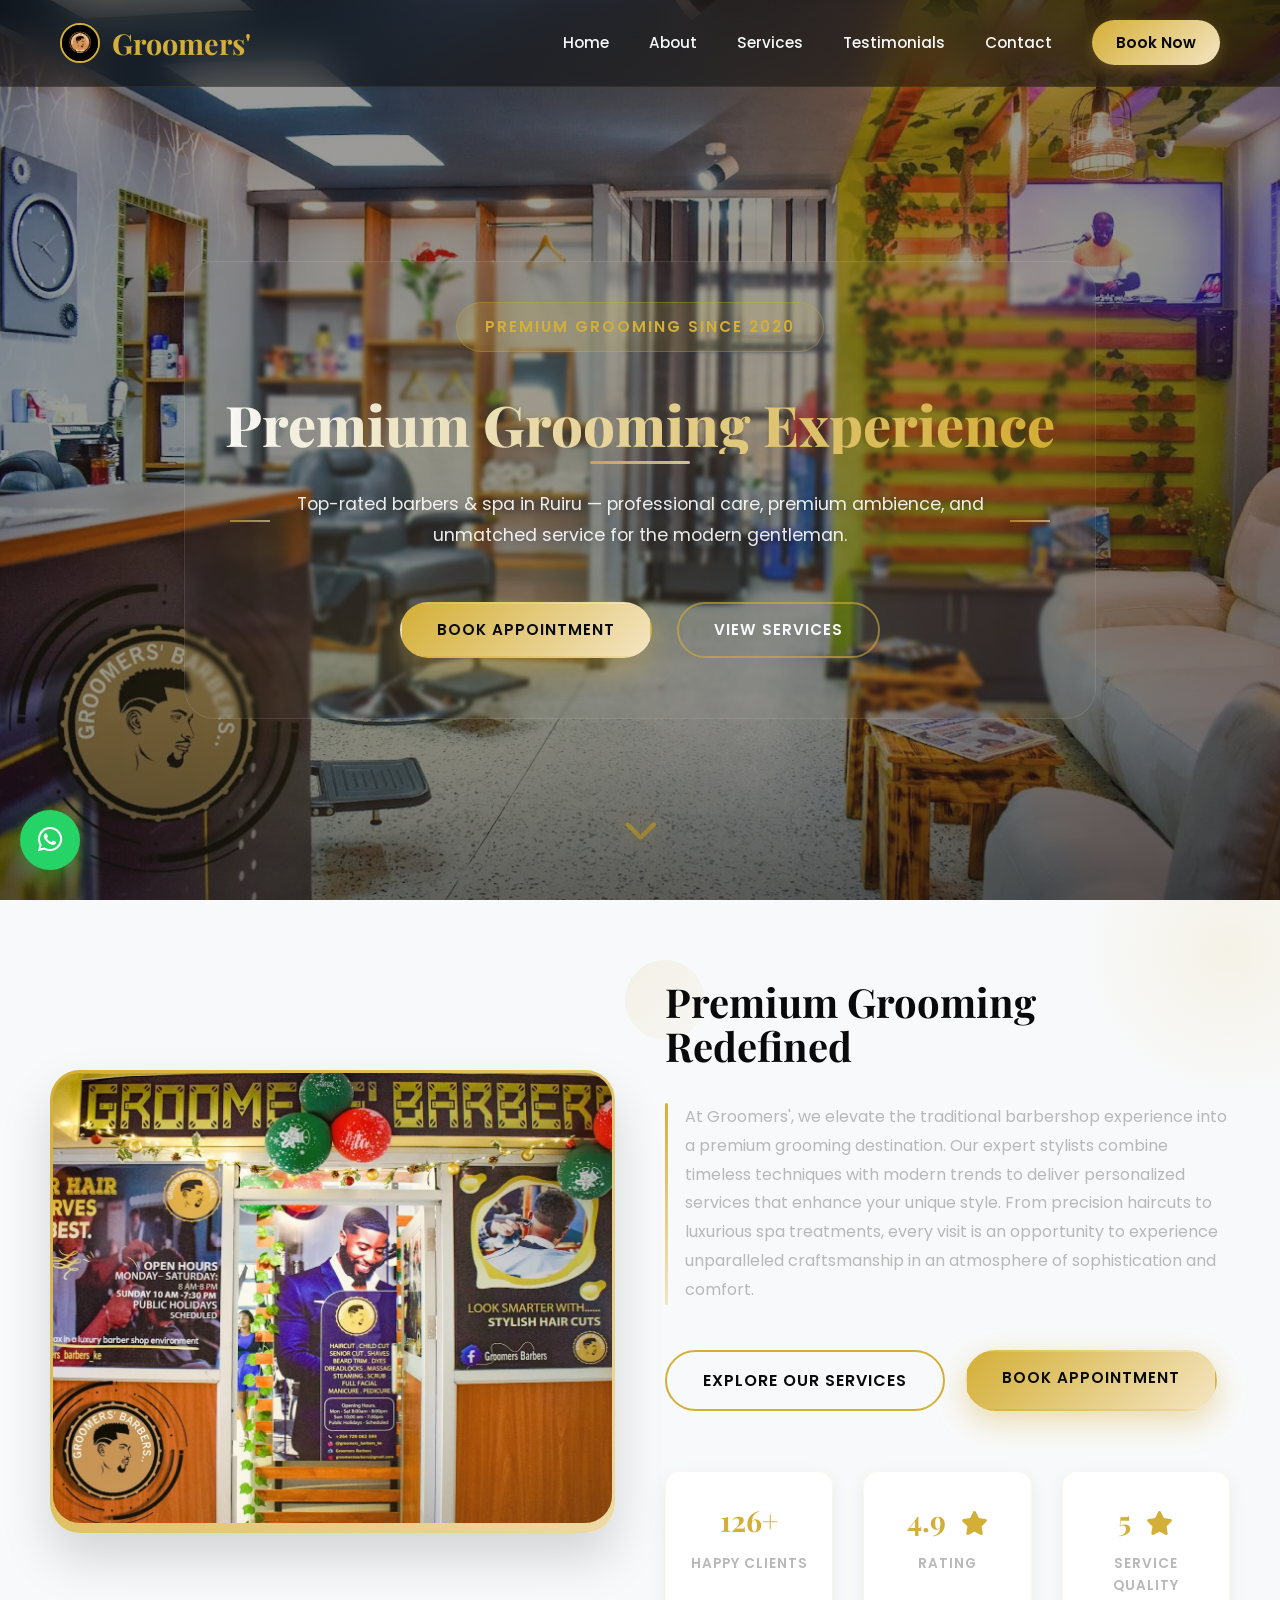
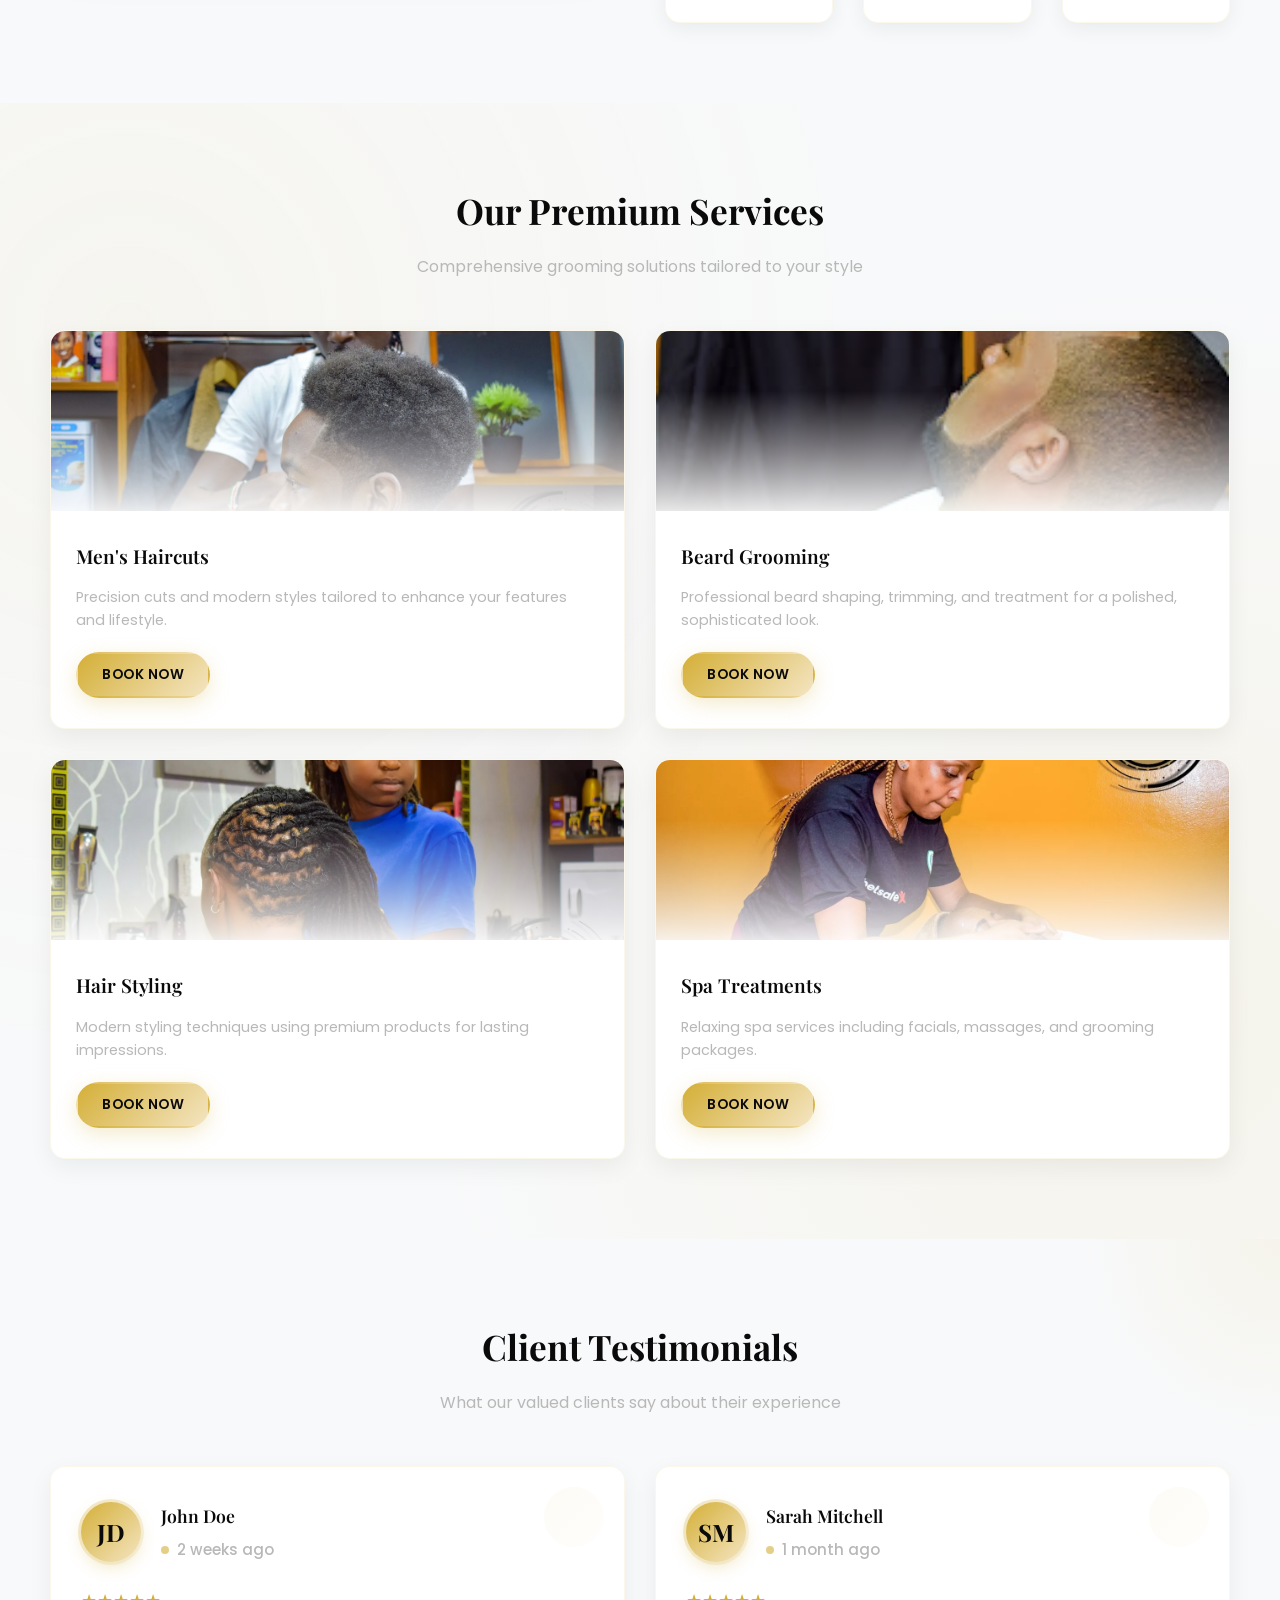
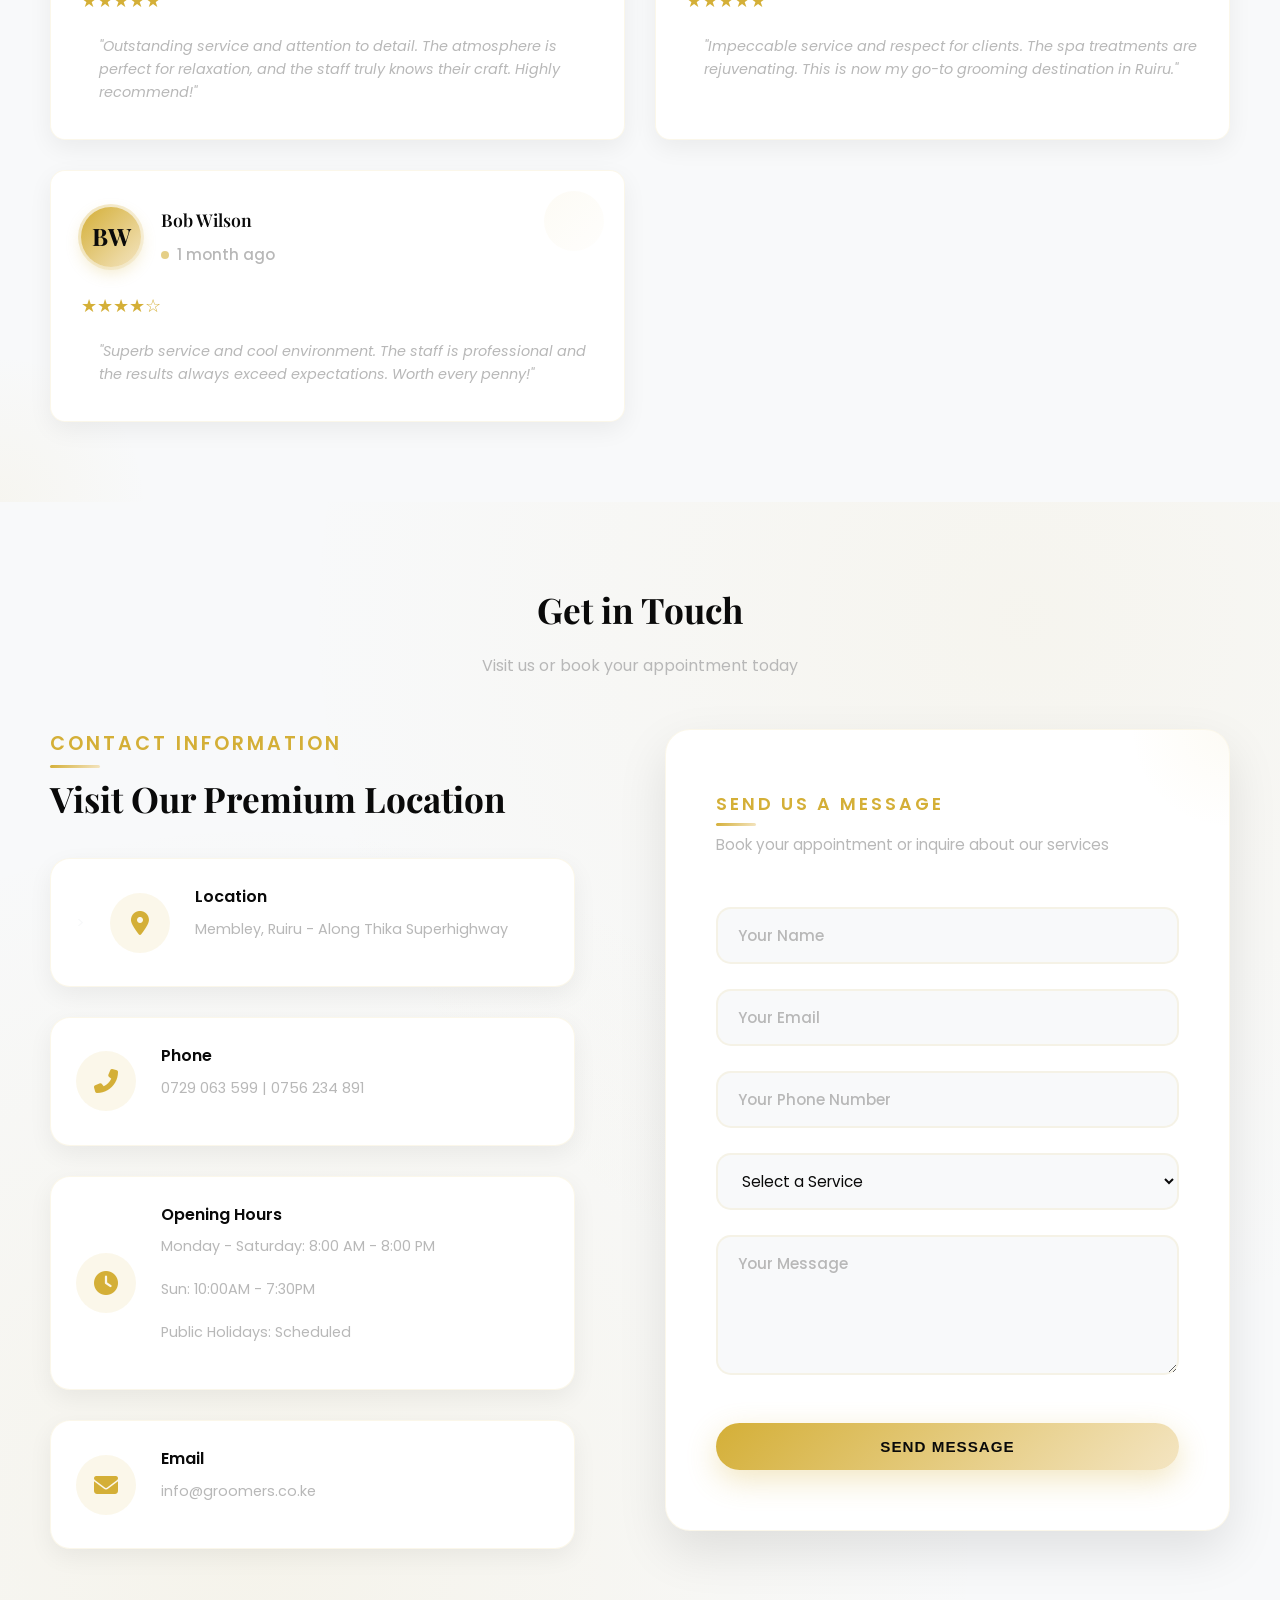
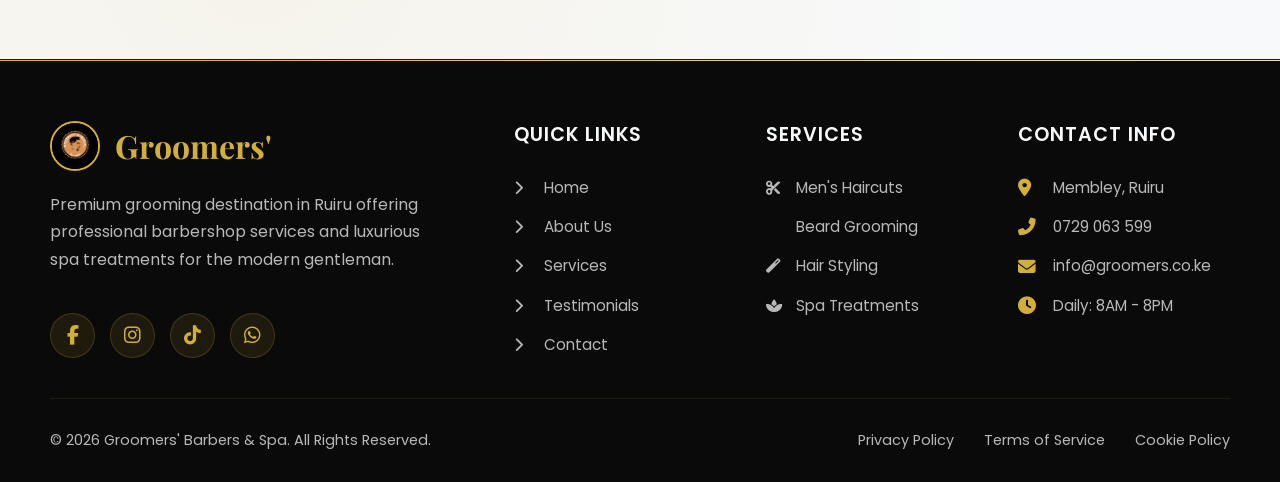
==== commit 301e38d6: "first commit" ====
--- a/index.html
+++ b/index.html
@@ -26,7 +26,7 @@
 
 <nav id="nav">
   <a href="#home" class="logo">
-    <img src="https://scontent.fnbo7-1.fna.fbcdn.net/v/t39.30808-1/277102660_106725508655677_5098134101934298652_n.jpg?stp=dst-jpg_s200x200_tt6&_nc_cat=107&ccb=1-7&_nc_sid=2d3e12&_nc_ohc=OGpD3I4bVZ0Q7kNvwHMfYu9&_nc_oc=Adnr58tHD6C30iRgaBF91kIxFojUUObmSyMsrr2fIoogql4TTBNkTb0sbvn2Oxmw9xs&_nc_zt=24&_nc_ht=scontent.fnbo7-1.fna&_nc_gid=dcrwTS-68QFHYYk0-Dar5g&oh=00_Afq1ehnshHy3PsT4InPRDpEym1DBBvmovSmHIRCZ5gfIEA&oe=696DB12C" alt="Groomers Logo">
+    <img src="Groomer logo.webp" alt="Groomers Logo">
     Groomers'
   </a>
   <ul id="navMenu">
@@ -62,7 +62,7 @@
 <section id="about">
   <div class="about-container">
     <div class="about-image" data-aos="fade-right">
-      <img src="https://scontent.fnbo7-1.fna.fbcdn.net/v/t39.30808-1/277102660_106725508655677_5098134101934298652_n.jpg?stp=dst-jpg_s200x200_tt6&_nc_cat=107&ccb=1-7&_nc_sid=2d3e12&_nc_ohc=OGpD3I4bVZ0Q7kNvwHMfYu9&_nc_oc=Adnr58tHD6C30iRgaBF91kIxFojUUObmSyMsrr2fIoogql4TTBNkTb0sbvn2Oxmw9xs&_nc_zt=24&_nc_ht=scontent.fnbo7-1.fna&_nc_gid=dcrwTS-68QFHYYk0-Dar5g&oh=00_Afq1ehnshHy3PsT4InPRDpEym1DBBvmovSmHIRCZ5gfIEA&oe=696DB12C" alt="Premium Barbershop Interior">
+      <img src="Groomer About.webp" alt="Premium Barbershop Interior">
     </div>
     <div class="about-content" data-aos="fade-left">
       <h2>Premium Grooming Redefined</h2>
@@ -97,7 +97,7 @@
   <div class="services">
     <div class="service-card" data-aos="zoom-in">
       <div class="service-image">
-        <img src="https://scontent.fnbo7-1.fna.fbcdn.net/v/t39.30808-6/470765734_564649326196624_8988557321466212973_n.jpg?stp=c240.0.960.960a_dst-jpg_s206x206_tt6&_nc_cat=106&ccb=1-7&_nc_sid=8b96af&_nc_ohc=adDPJRamR4oQ7kNvwE-0Sww&_nc_oc=AdkN75IcdnftN9AUV8dLvrnMySZVpZtOw92vdClWFitxybULxm6tcXEvOpGBOzKKuIA&_nc_zt=23&_nc_ht=scontent.fnbo7-1.fna&_nc_gid=bxk7V3XwaXKfLAwzZDITPg&oh=00_Afq3lbkJ1zgcKTivFgjeoxcpXMetCbomlhALUvBryPCn5w&oe=696DA432" alt="Men's Haircuts">
+        <img src="Groomer men hair cut.webp" alt="Men's Haircuts">
       </div>
       <div class="service-content">
         <h4>Men's Haircuts</h4>
@@ -107,7 +107,7 @@
     </div>
     <div class="service-card" data-aos="zoom-in" data-aos-delay="100">
       <div class="service-image">
-        <img src="https://scontent.fnbo7-1.fna.fbcdn.net/v/t39.30808-6/473142538_578503494936738_1340028047025219845_n.jpg?stp=c265.0.910.910a_dst-jpg_s206x206_tt6&_nc_cat=106&ccb=1-7&_nc_sid=714c7a&_nc_ohc=BWgX-2KBIcgQ7kNvwEsvJHP&_nc_oc=AdnhEeFfX1i8-ciVF34TqTCR_S_BaY2B_3ba0RjsdRP53GcBtU2RLuLvz8zV_ETZ8yA&_nc_zt=23&_nc_ht=scontent.fnbo7-1.fna&_nc_gid=SVrOFbK6NKxx03nMvHR5TA&oh=00_AfpGwAExdrefY4sOQcfuhAY1pXNkUbPne2T-AeCnF5oj_g&oe=696DB58B" alt="Beard Grooming">
+        <img src="Grooomer beard.jpg" alt="Beard Grooming">
       </div>
       <div class="service-content">
         <h4>Beard Grooming</h4>
@@ -117,7 +117,7 @@
     </div>
     <div class="service-card" data-aos="zoom-in" data-aos-delay="200">
       <div class="service-image">
-        <img src="https://scontent.fnbo7-1.fna.fbcdn.net/v/t39.30808-6/470219940_561655019829388_2898874946988317712_n.jpg?stp=c240.0.960.960a_dst-jpg_s206x206_tt6&_nc_cat=102&ccb=1-7&_nc_sid=8b96af&_nc_ohc=r1TpYDZX-ycQ7kNvwGBDVDE&_nc_oc=Admk824-PAKjWIXgqzXbBC1aPTaKxifXdgiaQCKHY_DL5NvoDeV_jI-JmKWoVomYNLM&_nc_zt=23&_nc_ht=scontent.fnbo7-1.fna&_nc_gid=U4vRVkZroBmOJLYBD2LWNA&oh=00_AfrMs18XqcuVrPWj3spM3NF3ju2ucKD2JVIBCX5fqH3Qtw&oe=696D92E9" alt="Hair Styling">
+        <img src="Groomers women.jpg" alt="Hair Styling">
       </div>
       <div class="service-content">
         <h4>Hair Styling</h4>
@@ -127,7 +127,7 @@
     </div>
     <div class="service-card" data-aos="zoom-in" data-aos-delay="300">
       <div class="service-image">
-        <img src="https://scontent.fnbo7-1.fna.fbcdn.net/v/t39.30808-6/473750697_581379701190253_5879958404679833577_n.jpg?stp=c240.0.960.960a_dst-jpg_s206x206_tt6&_nc_cat=110&ccb=1-7&_nc_sid=8b96af&_nc_ohc=BFz13165Rb4Q7kNvwE6L2Do&_nc_oc=AdmEtWqGUZGf2Sjb92r4ebaZDKm2z4DiR7HmRN8ewwO1CBWdd7BFOEcRWT2WmOx6j4c&_nc_zt=23&_nc_ht=scontent.fnbo7-1.fna&_nc_gid=h0o-8HroqzFqmTxw2ulb_w&oh=00_Afr8i_LMQqqXeg197K_3yaX_cIvYWqVc5azmLyeE7xtycA&oe=696D903A" alt="Spa Treatments">
+        <img src="Groomer treatment.webp" alt="Spa Treatments">
       </div>
       <div class="service-content">
         <h4>Spa Treatments</h4>
@@ -263,16 +263,16 @@
   <div class="footer-content">
     <div class="footer-brand">
       <div class="footer-logo">
-        <img src="https://scontent.fnbo7-1.fna.fbcdn.net/v/t39.30808-1/277102660_106725508655677_5098134101934298652_n.jpg?stp=dst-jpg_s200x200_tt6&_nc_cat=107&ccb=1-7&_nc_sid=2d3e12&_nc_ohc=OGpD3I4bVZ0Q7kNvwHMfYu9&_nc_oc=Adnr58tHD6C30iRgaBF91kIxFojUUObmSyMsrr2fIoogql4TTBNkTb0sbvn2Oxmw9xs&_nc_zt=24&_nc_ht=scontent.fnbo7-1.fna&_nc_gid=dcrwTS-68QFHYYk0-Dar5g&oh=00_Afq1ehnshHy3PsT4InPRDpEym1DBBvmovSmHIRCZ5gfIEA&oe=696DB12C" alt="Groomers Logo">
+        <img src="Groomer logo.webp" alt="Groomers Logo">
         Groomers'
       </div>
       <p class="footer-description">
         Premium grooming destination in Ruiru offering professional barbershop services and luxurious spa treatments for the modern gentleman.
       </p>
       <div class="footer-social">
-        <a href="#" aria-label="Facebook"><i class="fab fa-facebook-f"></i></a>
-        <a href="#" aria-label="Instagram"><i class="fab fa-instagram"></i></a>
-        <a href="#" aria-label="TikTok"><i class="fab fa-tiktok"></i></a>
+        <a href="https://www.facebook.com/Groomersbarbers/" aria-label="Facebook"><i class="fab fa-facebook-f"></i></a>
+        <a href="https://www.instagram.com/groomers_barbers_ke/?hl=en" aria-label="Instagram"><i class="fab fa-instagram"></i></a>
+        <a href="https://www.tiktok.com/@groomers.barbers" aria-label="TikTok"><i class="fab fa-tiktok"></i></a>
         <a href="#" aria-label="WhatsApp"><i class="fab fa-whatsapp"></i></a>
       </div>
     </div>
--- a/styles.css
+++ b/styles.css
@@ -162,7 +162,7 @@
 /* HERO */
 header{
   height:100vh;
-  background:linear-gradient(135deg, rgba(10,10,10,0.4), rgba(26,26,26,0.5)), url('https://scontent.fnbo7-1.fna.fbcdn.net/v/t39.30808-6/472708889_578502148270206_2152993735041164812_n.jpg?stp=c240.0.960.960a_dst-jpg_s206x206_tt6&_nc_cat=108&ccb=1-7&_nc_sid=714c7a&_nc_ohc=dhwl5uAKlZoQ7kNvwE9zbv1&_nc_oc=AdnAzh2QdCoiGfY_UuR5TfVZhaRuzBOdF742MYJ2cY_8sEYT-q11N6tO0V7PsitO2HY&_nc_zt=23&_nc_ht=scontent.fnbo7-1.fna&_nc_gid=HkAAQOALDZsCH1CHA1LeGg&oh=00_Afoszz2-tGEK7r8UDy9LmcwoDyDEU1o-mIH0hLQHiMgNiQ&oe=696DB869');
+  background:linear-gradient(135deg, rgba(10,10,10,0.4), rgba(26,26,26,0.5)), url('Heros.webp');
   background-size:cover;
   background-position:center center;
   background-position: center;
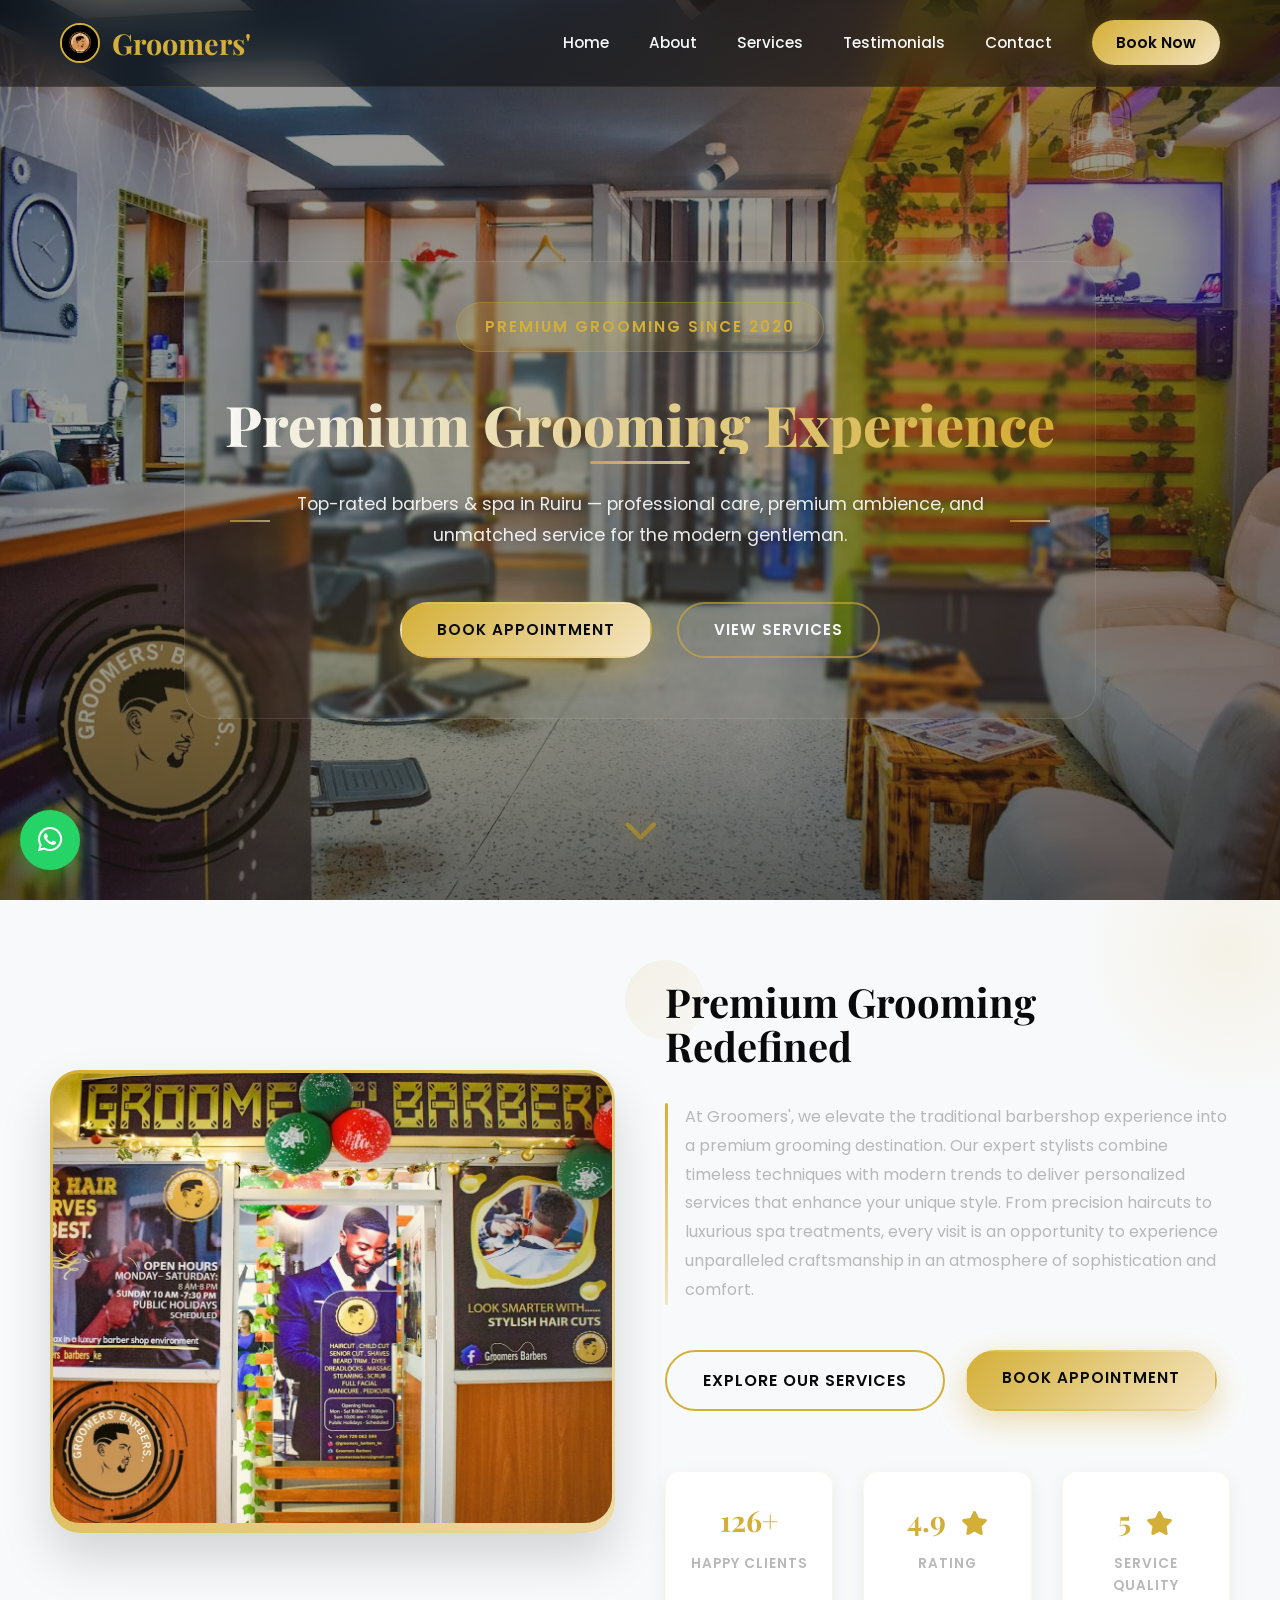
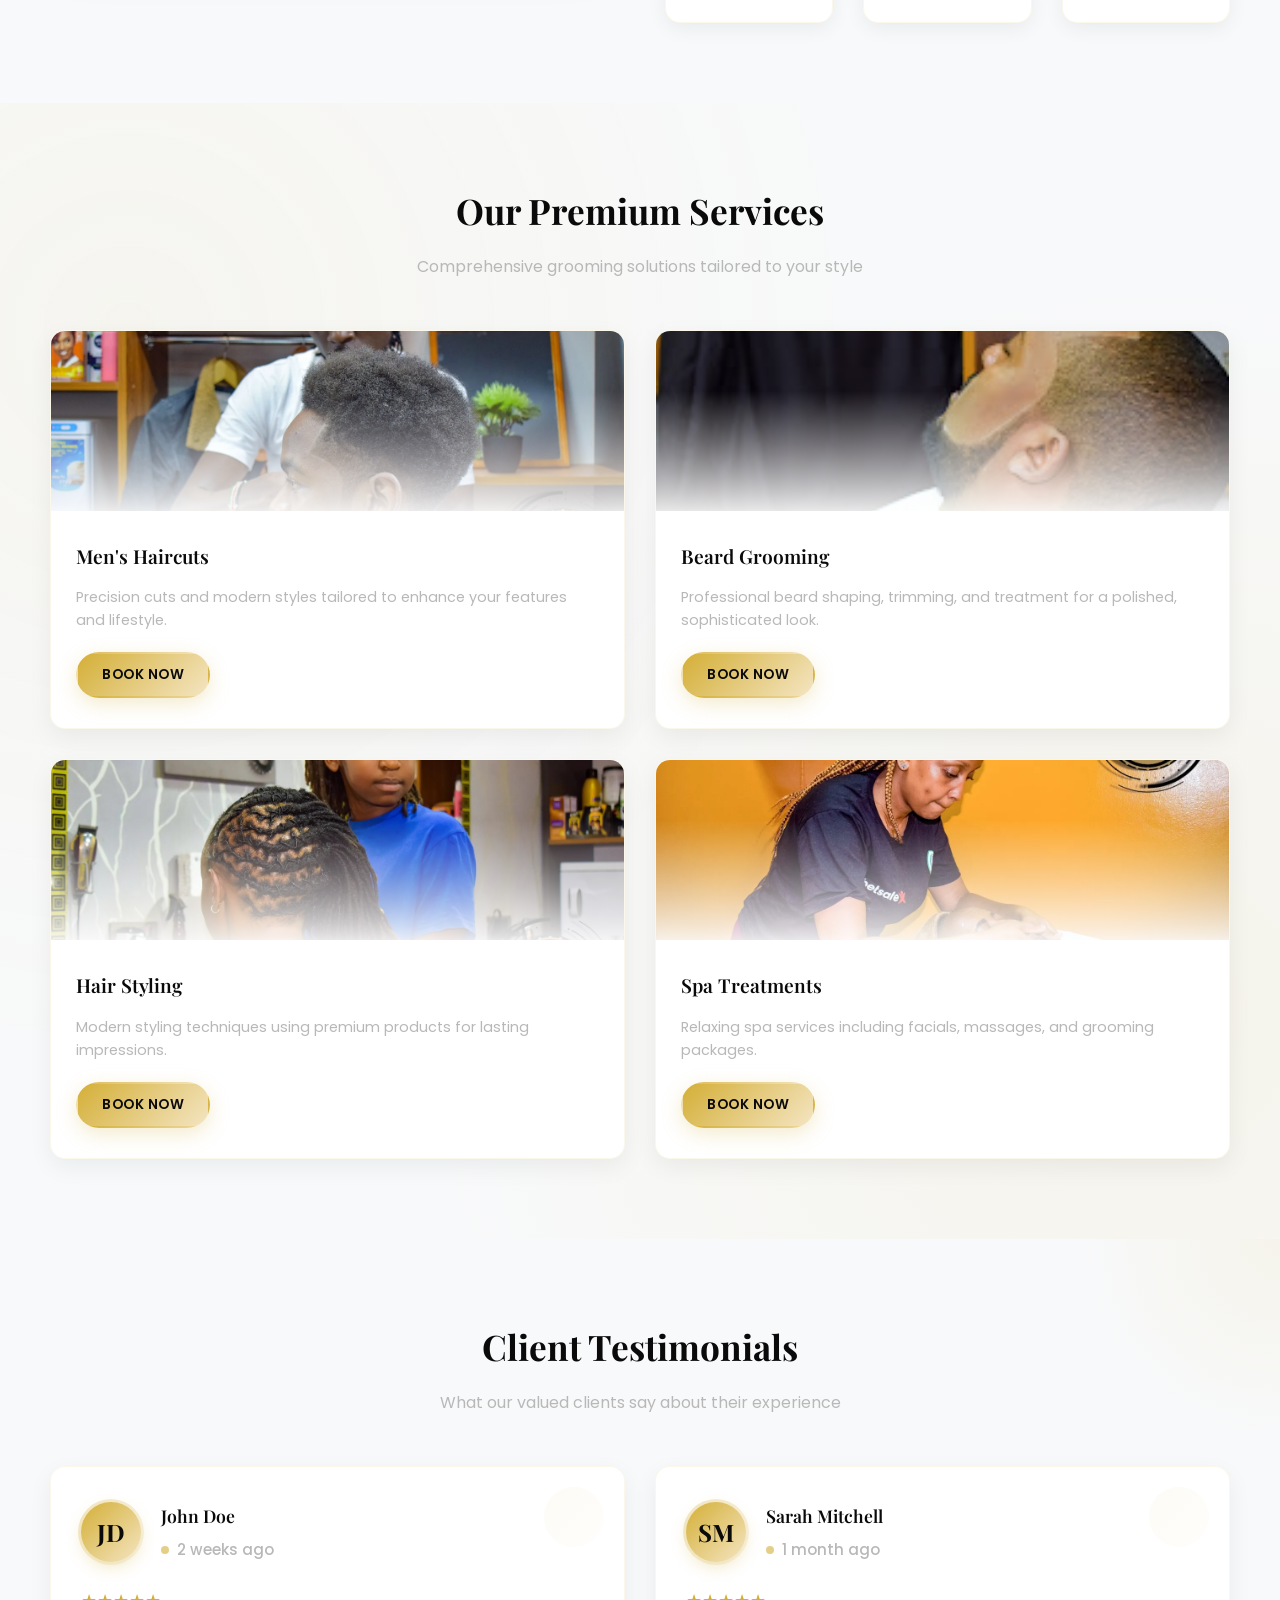
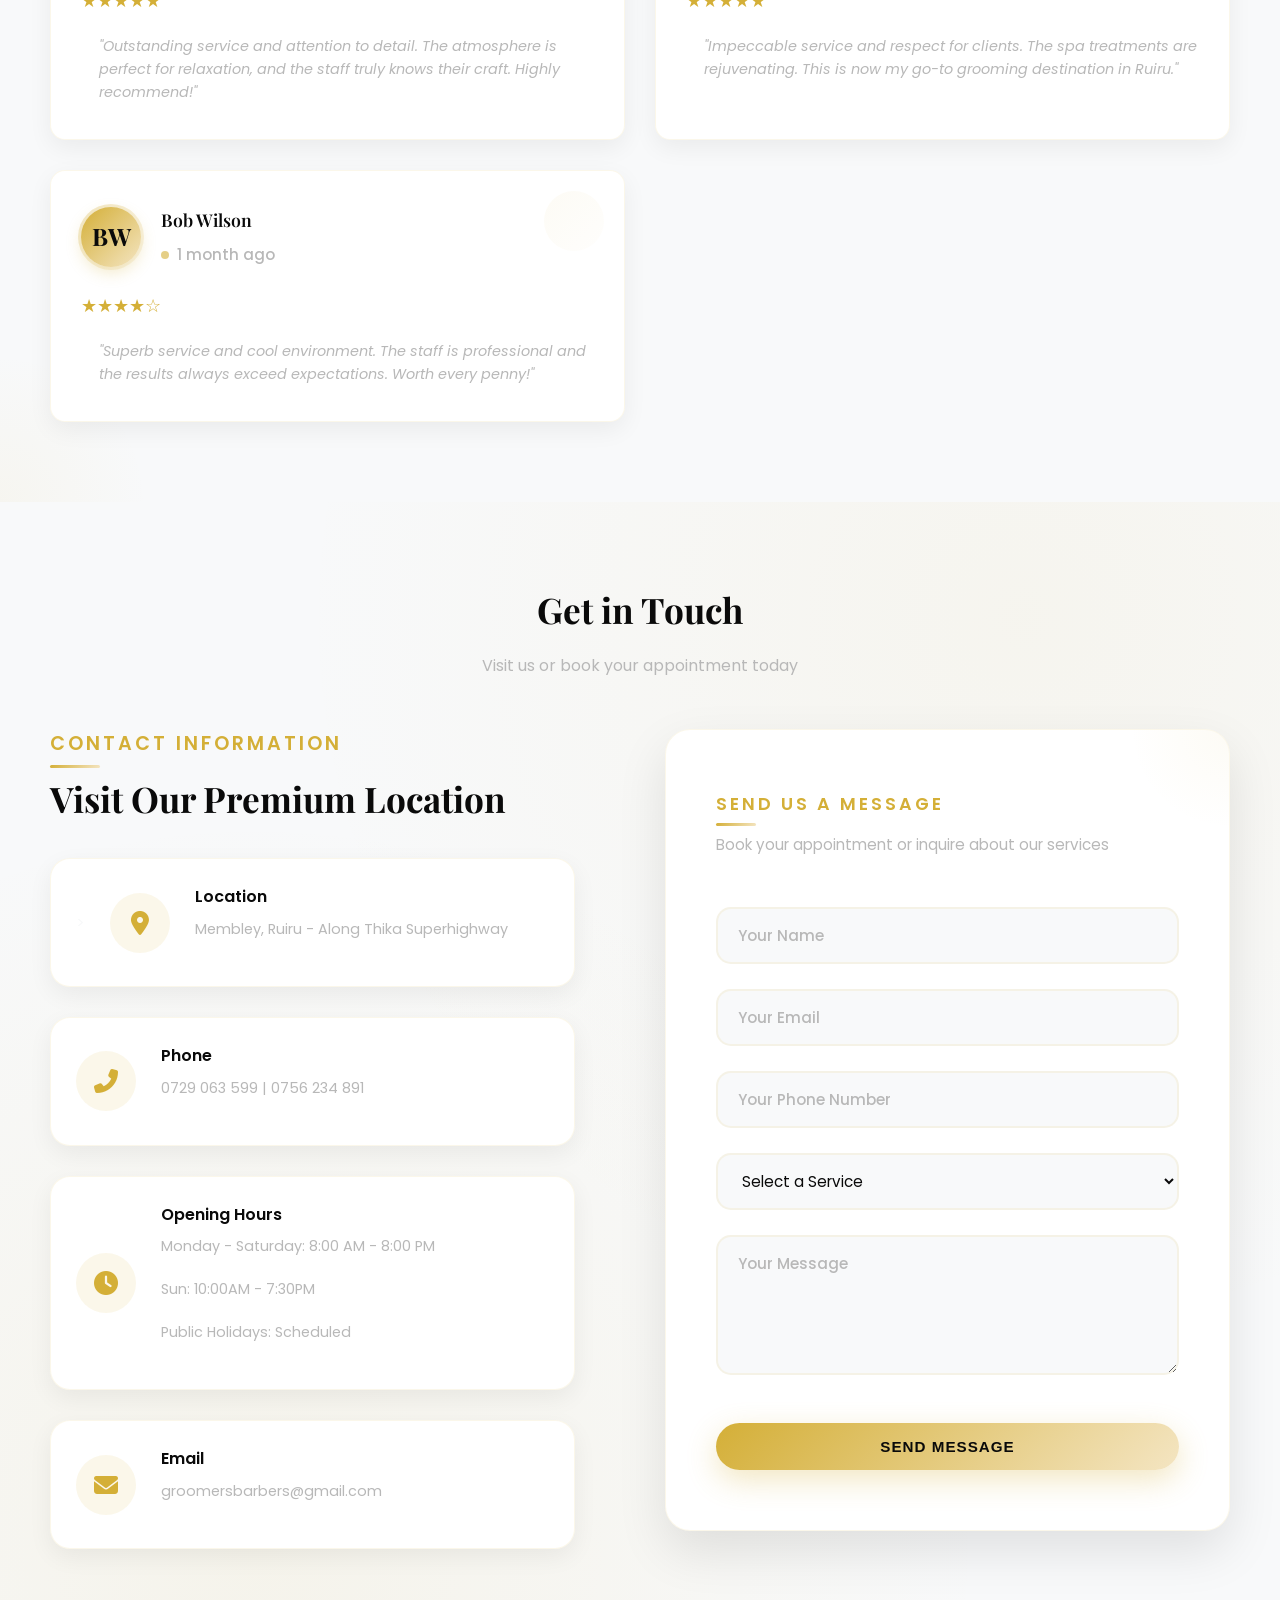
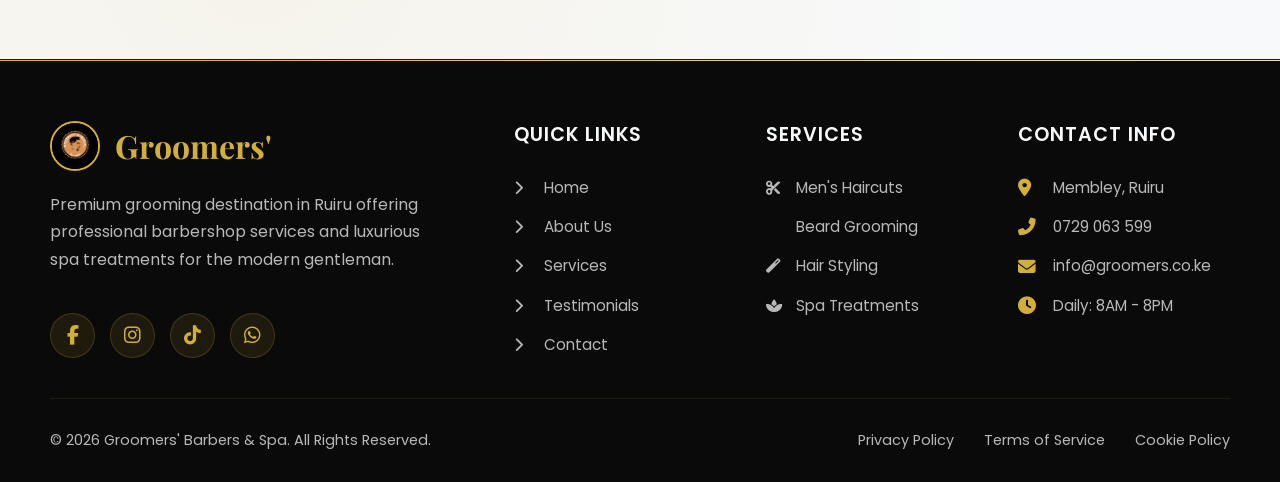
==== commit 1a40f35e: "Update contact email address in index.html" ====
--- a/index.html
+++ b/index.html
@@ -220,7 +220,7 @@
         <i class="fas fa-envelope"></i>
         <div class="info">
           <h5>Email</h5>
-          <p>info@groomers.co.ke</p>
+          <p>groomersbarbers@gmail.com</p>
         </div>
       </div>
     </div>
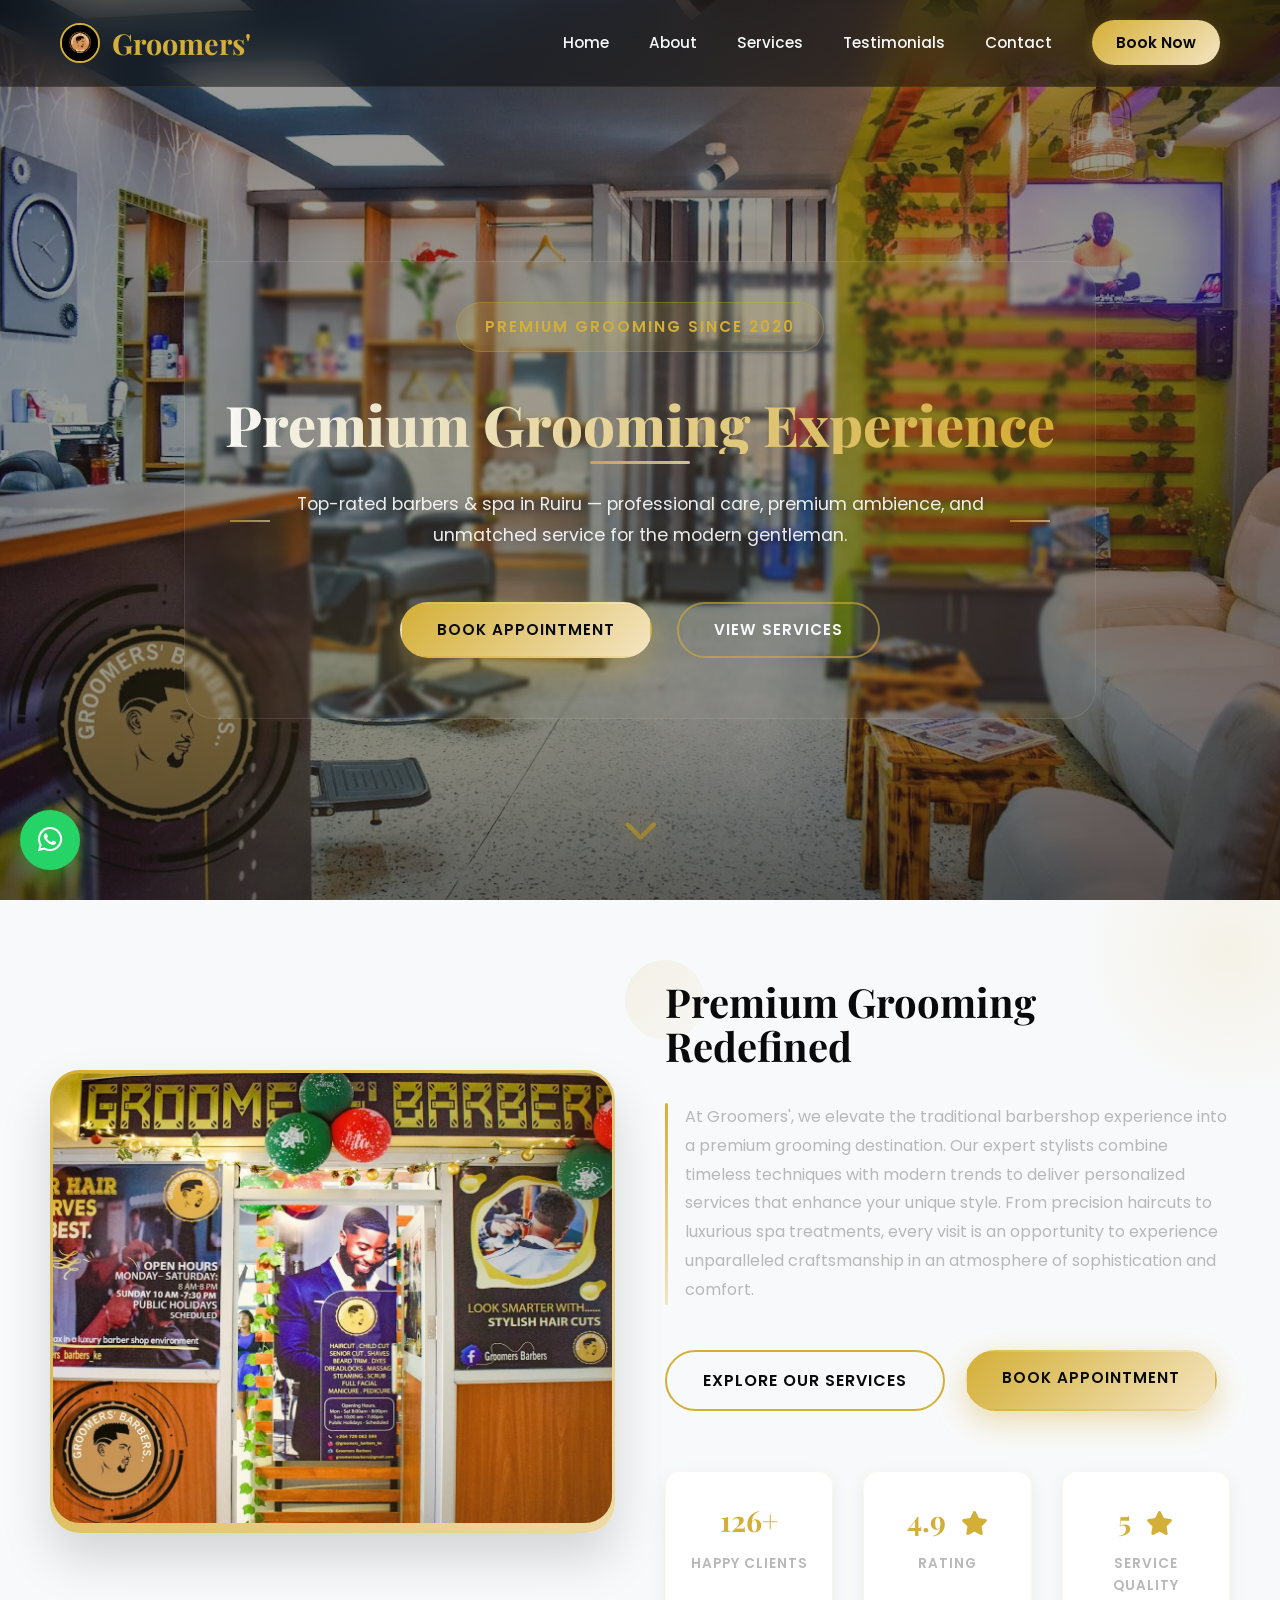
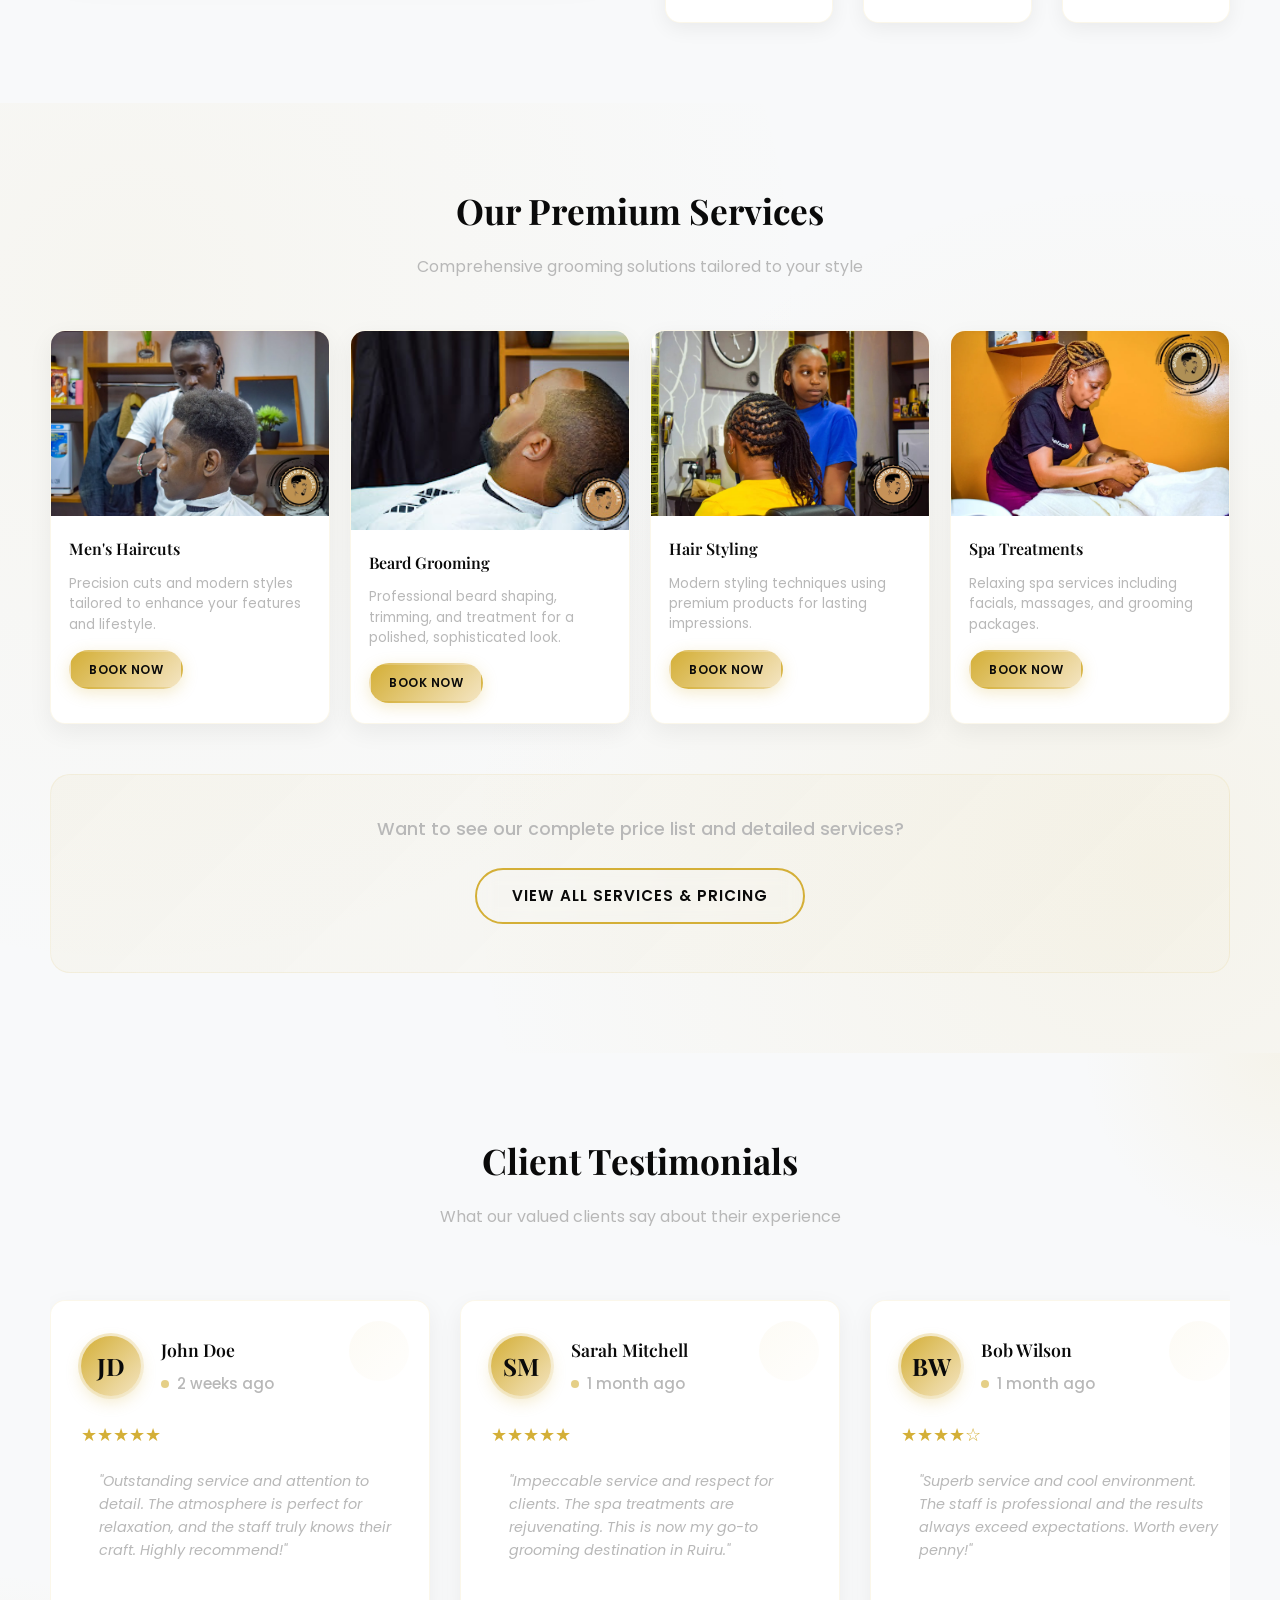
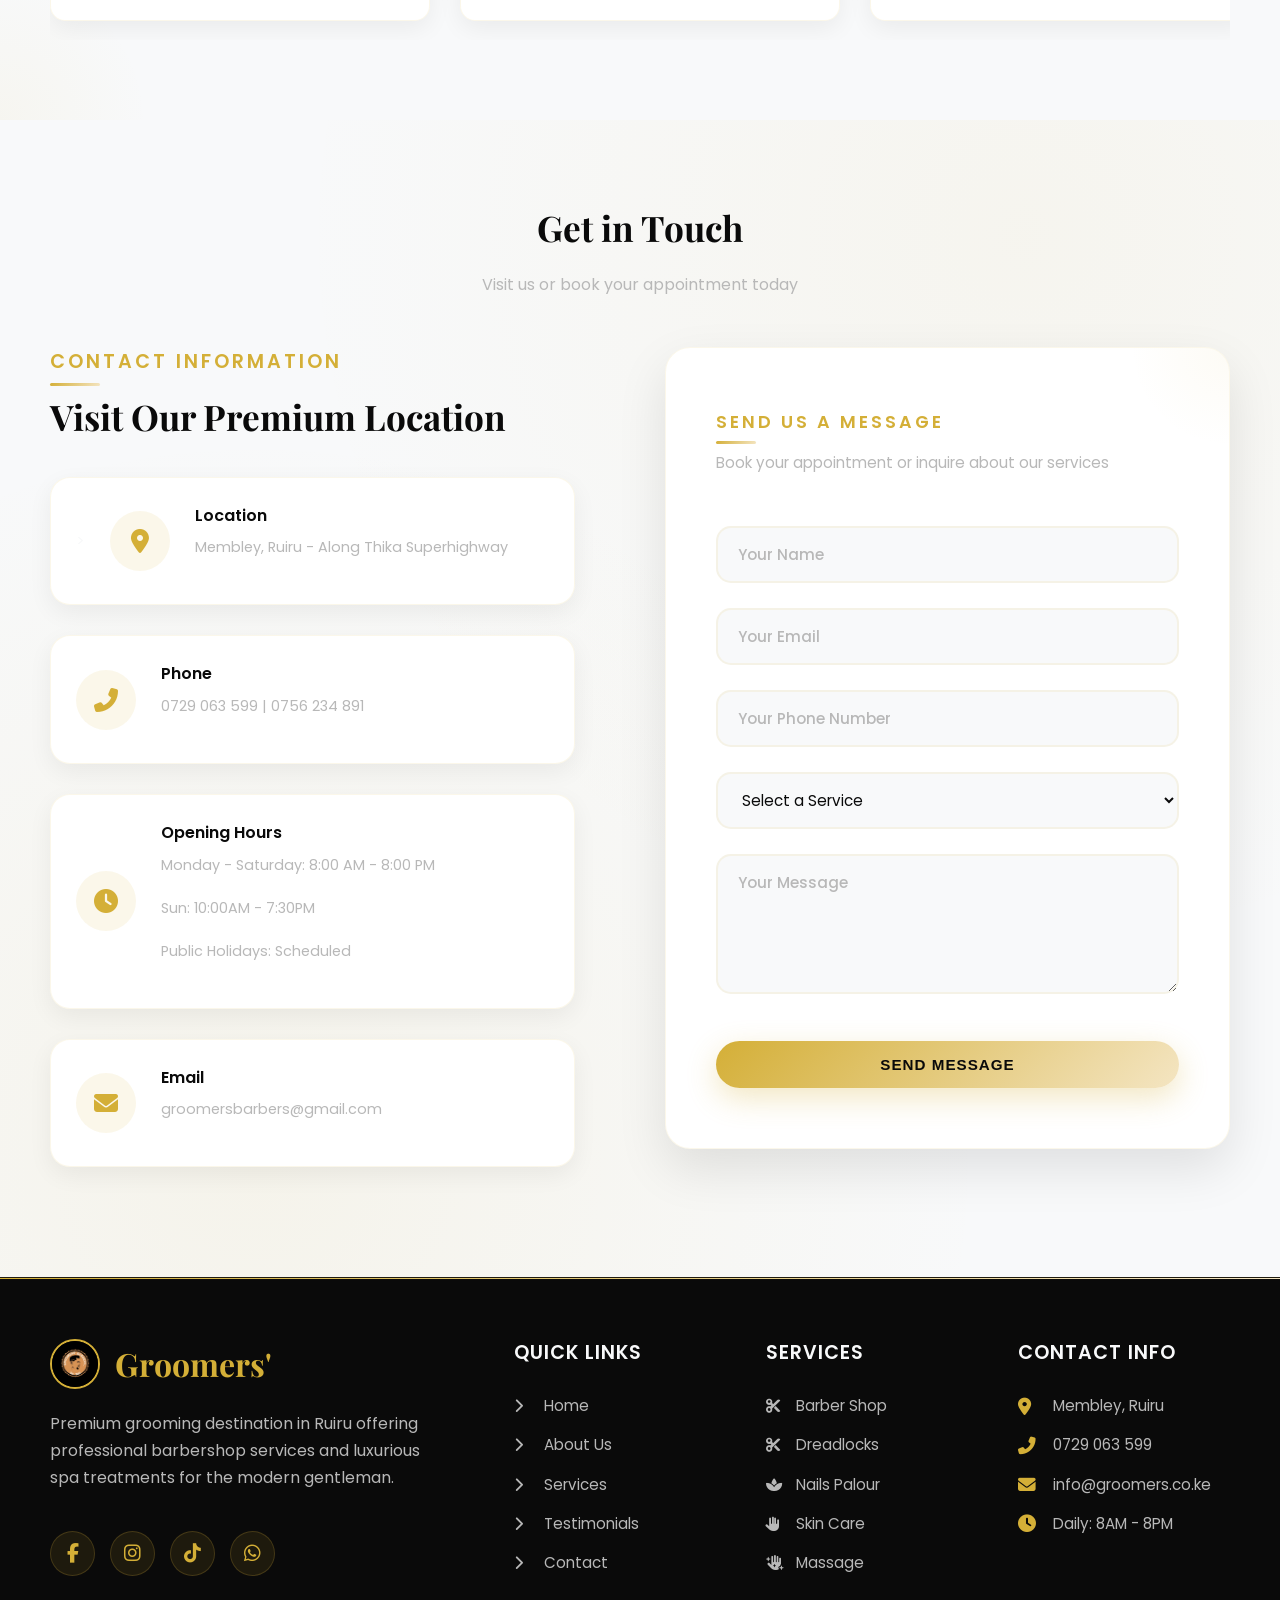
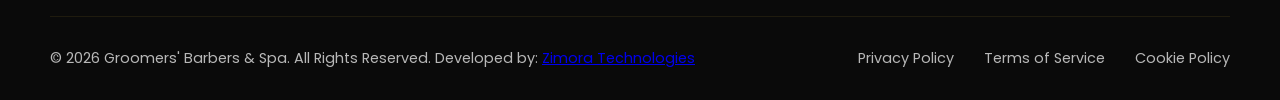
==== commit 4c7ff6bb: "New change t" ====
--- a/index.html
+++ b/index.html
@@ -32,7 +32,7 @@
   <ul id="navMenu">
     <li><a href="#home">Home</a></li>
     <li><a href="#about">About</a></li>
-    <li><a href="#services">Services</a></li>
+    <li><a href="services.html">Services</a></li>
     <li><a href="#reviews">Testimonials</a></li>
     <li><a href="#contact">Contact</a></li>
     <li><a href="#contact" class="nav-cta">Book Now</a></li>
@@ -51,7 +51,7 @@
     <p>Top-rated barbers & spa in Ruiru — professional care, premium ambience, and unmatched service for the modern gentleman.</p>
     <div class="hero-buttons">
       <a href="#contact" class="btn btn-primary">Book Appointment</a>
-      <a href="#services" class="btn btn-secondary">View Services</a>
+      <a href="services.html" class="btn btn-secondary">View Services</a>
     </div>
   </div>
   <div class="scroll-indicator">
@@ -68,7 +68,7 @@
       <h2>Premium Grooming Redefined</h2>
       <p>At Groomers', we elevate the traditional barbershop experience into a premium grooming destination. Our expert stylists combine timeless techniques with modern trends to deliver personalized services that enhance your unique style. From precision haircuts to luxurious spa treatments, every visit is an opportunity to experience unparalleled craftsmanship in an atmosphere of sophistication and comfort.</p>
       <div class="about-buttons">
-        <a href="#services" class="btn btn-outline">Explore Our Services</a>
+        <a href="services.html" class="btn btn-outline">Explore Our Services</a>
         <a href="#contact" class="btn btn-primary">Book Appointment</a>
       </div>
       <div class="about-stats">
@@ -136,6 +136,10 @@
       </div>
     </div>
   </div>
+  <div class="services-cta" data-aos="fade-up" data-aos-delay="400">
+    <p>Want to see our complete price list and detailed services?</p>
+    <a href="services.html" class="btn btn-secondary">View All Services & Pricing</a>
+  </div>
 </section>
 
 <section id="reviews">
@@ -144,38 +148,95 @@
     <p>What our valued clients say about their experience</p>
   </div>
   <div class="reviews">
-    <div class="review-card" data-aos="fade-up">
-      <div class="review-header">
-        <div class="review-avatar">JD</div>
-        <div class="review-info">
-          <h5>John Doe</h5>
-          <div class="date">2 weeks ago</div>
-        </div>
-      </div>
-      <div class="stars">★★★★★</div>
-      <p class="review-text">"Outstanding service and attention to detail. The atmosphere is perfect for relaxation, and the staff truly knows their craft. Highly recommend!"</p>
-    </div>
-    <div class="review-card" data-aos="fade-up" data-aos-delay="100">
-      <div class="review-header">
-        <div class="review-avatar">SM</div>
-        <div class="review-info">
-          <h5>Sarah Mitchell</h5>
-          <div class="date">1 month ago</div>
-        </div>
-      </div>
-      <div class="stars">★★★★★</div>
-      <p class="review-text">"Impeccable service and respect for clients. The spa treatments are rejuvenating. This is now my go-to grooming destination in Ruiru."</p>
-    </div>
-    <div class="review-card" data-aos="fade-up" data-aos-delay="200">
-      <div class="review-header">
-        <div class="review-avatar">BW</div>
-        <div class="review-info">
-          <h5>Bob Wilson</h5>
-          <div class="date">1 month ago</div>
-        </div>
-      </div>
-      <div class="stars">★★★★☆</div>
-      <p class="review-text">"Superb service and cool environment. The staff is professional and the results always exceed expectations. Worth every penny!"</p>
+    <div class="reviews-container" id="reviewsContainer">
+      <div class="review-card" data-aos="fade-up">
+        <div class="review-header">
+          <div class="review-avatar">JD</div>
+          <div class="review-info">
+            <h5>John Doe</h5>
+            <div class="date">2 weeks ago</div>
+          </div>
+        </div>
+        <div class="stars">★★★★★</div>
+        <p class="review-text">"Outstanding service and attention to detail. The atmosphere is perfect for relaxation, and the staff truly knows their craft. Highly recommend!"</p>
+      </div>
+      <div class="review-card" data-aos="fade-up" data-aos-delay="100">
+        <div class="review-header">
+          <div class="review-avatar">SM</div>
+          <div class="review-info">
+            <h5>Sarah Mitchell</h5>
+            <div class="date">1 month ago</div>
+          </div>
+        </div>
+        <div class="stars">★★★★★</div>
+        <p class="review-text">"Impeccable service and respect for clients. The spa treatments are rejuvenating. This is now my go-to grooming destination in Ruiru."</p>
+      </div>
+      <div class="review-card" data-aos="fade-up" data-aos-delay="200">
+        <div class="review-header">
+          <div class="review-avatar">BW</div>
+          <div class="review-info">
+            <h5>Bob Wilson</h5>
+            <div class="date">1 month ago</div>
+          </div>
+        </div>
+        <div class="stars">★★★★☆</div>
+        <p class="review-text">"Superb service and cool environment. The staff is professional and the results always exceed expectations. Worth every penny!"</p>
+      </div>
+      <div class="review-card" data-aos="fade-up" data-aos-delay="300">
+        <div class="review-header">
+          <div class="review-avatar">MJ</div>
+          <div class="review-info">
+            <h5>Michael Johnson</h5>
+            <div class="date">2 weeks ago</div>
+          </div>
+        </div>
+        <div class="stars">★★★★★</div>
+        <p class="review-text">"The best grooming experience I've had in Ruiru! Attention to detail is unmatched and the atmosphere is relaxing. Highly recommend their beard grooming services."</p>
+      </div>
+      <div class="review-card" data-aos="fade-up" data-aos-delay="400">
+        <div class="review-header">
+          <div class="review-avatar">EC</div>
+          <div class="review-info">
+            <h5>Emma Chen</h5>
+            <div class="date">3 weeks ago</div>
+          </div>
+        </div>
+        <div class="stars">★★★★★</div>
+        <p class="review-text">"Absolutely love coming here! The staff is friendly, skilled, and the spa treatments are incredibly rejuvenating. My go-to place for self-care!"</p>
+      </div>
+      <div class="review-card" data-aos="fade-up" data-aos-delay="500">
+        <div class="review-header">
+          <div class="review-avatar">DK</div>
+          <div class="review-info">
+            <h5>David Kim</h5>
+            <div class="date">1 month ago</div>
+          </div>
+        </div>
+        <div class="stars">★★★★★</div>
+        <p class="review-text">"Professional service with exceptional results. The team really knows what they're doing. The premium atmosphere makes every visit special."</p>
+      </div>
+      <div class="review-card" data-aos="fade-up" data-aos-delay="600">
+        <div class="review-header">
+          <div class="review-avatar">AP</div>
+          <div class="review-info">
+            <h5>Alice Peterson</h5>
+            <div class="date">2 months ago</div>
+          </div>
+        </div>
+        <div class="stars">★★★★☆</div>
+        <p class="review-text">"Great experience overall! The hair styling services are top-notch and the staff pays attention to what you want. Will definitely be back!"</p>
+      </div>
+      <div class="review-card" data-aos="fade-up" data-aos-delay="700">
+        <div class="review-header">
+          <div class="review-avatar">RT</div>
+          <div class="review-info">
+            <h5>Robert Taylor</h5>
+            <div class="date">2 months ago</div>
+          </div>
+        </div>
+        <div class="stars">★★★★★</div>
+        <p class="review-text">"Exceptional service from start to finish. The team's expertise shows in every detail. This place sets the standard for premium grooming in Ruiru."</p>
+      </div>
     </div>
   </div>
 </section>
@@ -282,7 +343,7 @@
       <div class="footer-links">
         <a href="#home"><i class="fas fa-chevron-right"></i> Home</a>
         <a href="#about"><i class="fas fa-chevron-right"></i> About Us</a>
-        <a href="#services"><i class="fas fa-chevron-right"></i> Services</a>
+        <a href="services.html"><i class="fas fa-chevron-right"></i> Services</a>
         <a href="#reviews"><i class="fas fa-chevron-right"></i> Testimonials</a>
         <a href="#contact"><i class="fas fa-chevron-right"></i> Contact</a>
       </div>
@@ -291,10 +352,11 @@
     <div class="footer-section">
       <h4>Services</h4>
       <div class="footer-links">
-        <a href="#services"><i class="fas fa-scissors"></i> Men's Haircuts</a>
-        <a href="#services"><i class="fas fa-beard"></i> Beard Grooming</a>
-        <a href="#services"><i class="fas fa-magic"></i> Hair Styling</a>
-        <a href="#services"><i class="fas fa-spa"></i> Spa Treatments</a>
+        <a href="services.html#barber-shop"><i class="fas fa-scissors"></i> Barber Shop</a>
+        <a href="services.html#dreadlocks"><i class="fas fa-cut"></i> Dreadlocks</a>
+        <a href="services.html#nails"><i class="fas fa-spa"></i> Nails Palour</a>
+        <a href="services.html#skin-care"><i class="fas fa-hand-paper"></i> Skin Care</a>
+        <a href="services.html#massage"><i class="fas fa-hand-sparkles"></i> Massage</a>
       </div>
     </div>
     
@@ -323,7 +385,7 @@
   
   <div class="footer-bottom">
     <div class="footer-copyright">
-      © 2026 Groomers' Barbers & Spa. All Rights Reserved.
+      © 2026 Groomers' Barbers & Spa. All Rights Reserved. Developed by: <a href="https://zimora-technologies.vercel.app" target="_blank">Zimora Technologies</a>
     </div>
     <div class="footer-bottom-links">
       <a href="#">Privacy Policy</a>
--- a/styles.css
+++ b/styles.css
@@ -710,8 +710,8 @@
 }
 .services{
   display:grid;
-  grid-template-columns:repeat(auto-fit,minmax(380px,1fr));
-  gap:30px;
+  grid-template-columns:repeat(auto-fit,minmax(280px,1fr));
+  gap:20px;
   position:relative;
   z-index:1;
 }
@@ -746,7 +746,6 @@
 }
 .service-image{
   width:100%;
-  height:180px;
   overflow:hidden;
   position:relative;
 }
@@ -767,8 +766,8 @@
 }
 .service-image img{
   width:100%;
-  height:100%;
-  object-fit:cover;
+  height:auto;
+  object-fit:contain;
   object-position:center;
   transition:transform 0.8s cubic-bezier(0.4,0,0.2,1);
   filter:brightness(1);
@@ -778,19 +777,8 @@
   transform:scale(1.15);
   filter:brightness(1.1);
 }
-.service-image::after{
-  content:"";
-  position:absolute;
-  bottom:0;
-  left:0;
-  width:100%;
-  height:120px;
-  background:linear-gradient(to top, rgba(255,255,255,0.9), transparent);
-  pointer-events:none;
-  z-index:3;
-}
 .service-content{
-  padding:30px 25px;
+  padding:20px 18px;
   position:relative;
   z-index:4;
 }
@@ -798,8 +786,8 @@
   content:"";
   position:absolute;
   top:0;
-  left:25px;
-  right:25px;
+  left:18px;
+  right:18px;
   height:3px;
   background:var(--gradient-gold);
   opacity:0;
@@ -811,9 +799,9 @@
   transform:scaleX(1);
 }
 .service-content h4{
-  font-size:1.2rem;
-  color:var(--dark);
-  margin-bottom:15px;
+  font-size:1rem;
+  color:var(--dark);
+  margin-bottom:12px;
   font-weight:600;
   font-family:'Playfair Display', serif;
   transition:color 0.3s ease;
@@ -838,9 +826,9 @@
 }
 .service-content p{
   color:var(--text-gray);
-  line-height:1.6;
-  margin-bottom:20px;
-  font-size:0.9rem;
+  line-height:1.5;
+  margin-bottom:15px;
+  font-size:0.85rem;
   transition:color 0.3s ease;
 }
 .service-card:hover .service-content p{
@@ -849,16 +837,16 @@
 .service-book-btn{
   display:inline-flex;
   align-items:center;
-  gap:6px;
-  padding:10px 24px;
+  gap:5px;
+  padding:8px 18px;
   background:var(--gradient-gold);
   color:var(--dark);
   border-radius:50px;
   font-weight:600;
   text-decoration:none;
   transition:all 0.4s cubic-bezier(0.4,0,0.2,1);
-  font-size:0.85rem;
-  box-shadow:0 6px 20px rgba(212,175,55,0.25);
+  font-size:0.75rem;
+  box-shadow:0 4px 15px rgba(212,175,55,0.25);
   position:relative;
   overflow:hidden;
   text-transform:uppercase;
@@ -889,6 +877,56 @@
 }
 .service-book-btn:hover i{
   transform:translateX(3px);
+}
+
+/* Services CTA */
+.services-cta{
+  text-align:center;
+  margin-top:50px;
+  padding:40px 20px;
+  background:linear-gradient(135deg, rgba(212,175,55,0.05), rgba(212,175,55,0.02));
+  border-radius:20px;
+  border:1px solid rgba(212,175,55,0.1);
+  position:relative;
+  overflow:hidden;
+}
+.services-cta::before{
+  content:"";
+  position:absolute;
+  top:0;
+  left:0;
+  right:0;
+  height:3px;
+  background:var(--gradient-gold);
+  transform:translateX(-100%);
+  transition:transform 0.8s cubic-bezier(0.4,0,0.2,1);
+}
+.services-cta:hover::before{
+  transform:translateX(0);
+}
+.services-cta p{
+  color:var(--text-gray);
+  font-size:1.1rem;
+  margin-bottom:25px;
+  font-weight:500;
+  position:relative;
+  z-index:2;
+}
+.services-cta .btn{
+  position:relative;
+  z-index:2;
+}
+.services-cta .btn-secondary{
+  background:transparent;
+  color:var(--dark);
+  border:2px solid var(--gold);
+}
+.services-cta .btn-secondary:hover{
+  background:var(--gradient-gold);
+  color:var(--dark);
+  border-color:var(--gold);
+  transform:translateY(-3px);
+  box-shadow:0 10px 30px rgba(212,175,55,0.3);
 }
 
 /* REVIEWS */
@@ -923,11 +961,20 @@
   pointer-events:none;
 }
 .reviews{
-  display:grid;
-  grid-template-columns:repeat(auto-fit,minmax(380px,1fr));
+  position:relative;
+  z-index:1;
+  overflow:hidden;
+  padding:20px 0;
+}
+.reviews-container{
+  display:flex;
   gap:30px;
-  position:relative;
-  z-index:1;
+  transition:transform 0.5s ease-in-out;
+  will-change:transform;
+}
+.reviews-container .review-card{
+  flex:0 0 auto;
+  width:380px;
 }
 .review-card{
   background:#ffffff;
@@ -1557,7 +1604,7 @@
 @media(max-width:1200px){
   .footer-content{grid-template-columns:2fr 1fr 1fr}
   .services{grid-template-columns:repeat(auto-fit,minmax(320px,1fr))}
-  .reviews{grid-template-columns:repeat(auto-fit,minmax(320px,1fr))}
+  .reviews-container .review-card{width:320px}
 }
 
 @media(max-width:1024px){
@@ -1578,7 +1625,7 @@
   .about-content h2{font-size:2.2rem}
   .contact-info h2{font-size:2rem}
   .services{grid-template-columns:repeat(auto-fit,minmax(300px,1fr))}
-  .reviews{grid-template-columns:repeat(auto-fit,minmax(300px,1fr))}
+  .reviews-container .review-card{width:300px}
 }
 
 @media(max-width:768px){
@@ -1598,7 +1645,7 @@
   .about-content h2{font-size:1.8rem}
   .contact{grid-template-columns:1fr;gap:40px}
   .services{grid-template-columns:1fr}
-  .reviews{grid-template-columns:1fr}
+  .reviews-container .review-card{width:100%}
   .title h3{font-size:2rem}
   .mobile-menu{display:flex}
   nav ul{display:none;position:absolute;top:100%;left:0;width:100%;background:rgba(10,10,10,0.95);flex-direction:column;padding:25px;gap:0}
@@ -1607,8 +1654,8 @@
   .nav-cta{margin-top:15px}
   .contact-buttons{flex-direction:column;gap:8px}
   .btn-contact{min-width:100%}
-  .about-stats{flex-direction:column;gap:15px;align-items:center}
-  .stat-item{width:100%;max-width:200px}
+  .about-stats{flex-direction:row;gap:15px;justify-content:center;flex-wrap:wrap}
+  .stat-item{flex:1;min-width:120px;max-width:150px}
   .whatsapp-float{left:15px;bottom:25px;width:55px;height:55px;font-size:24px}
 }
 
@@ -1659,8 +1706,8 @@
   .about-content h2{font-size:1.4rem}
   .about-content p{font-size:0.9rem}
   .about-buttons{flex-direction:column}
-  .about-stats{flex-direction:column;gap:12px;align-items:center}
-  .stat-item{width:100%;max-width:180px;padding:20px 15px}
+  .about-stats{flex-direction:row;gap:12px;justify-content:center;flex-wrap:wrap}
+  .stat-item{flex:1;min-width:100px;max-width:130px;padding:20px 15px}
   .stat-number{font-size:1.6rem}
   .stat-label{font-size:0.8rem}
   .service-image{height:140px}
